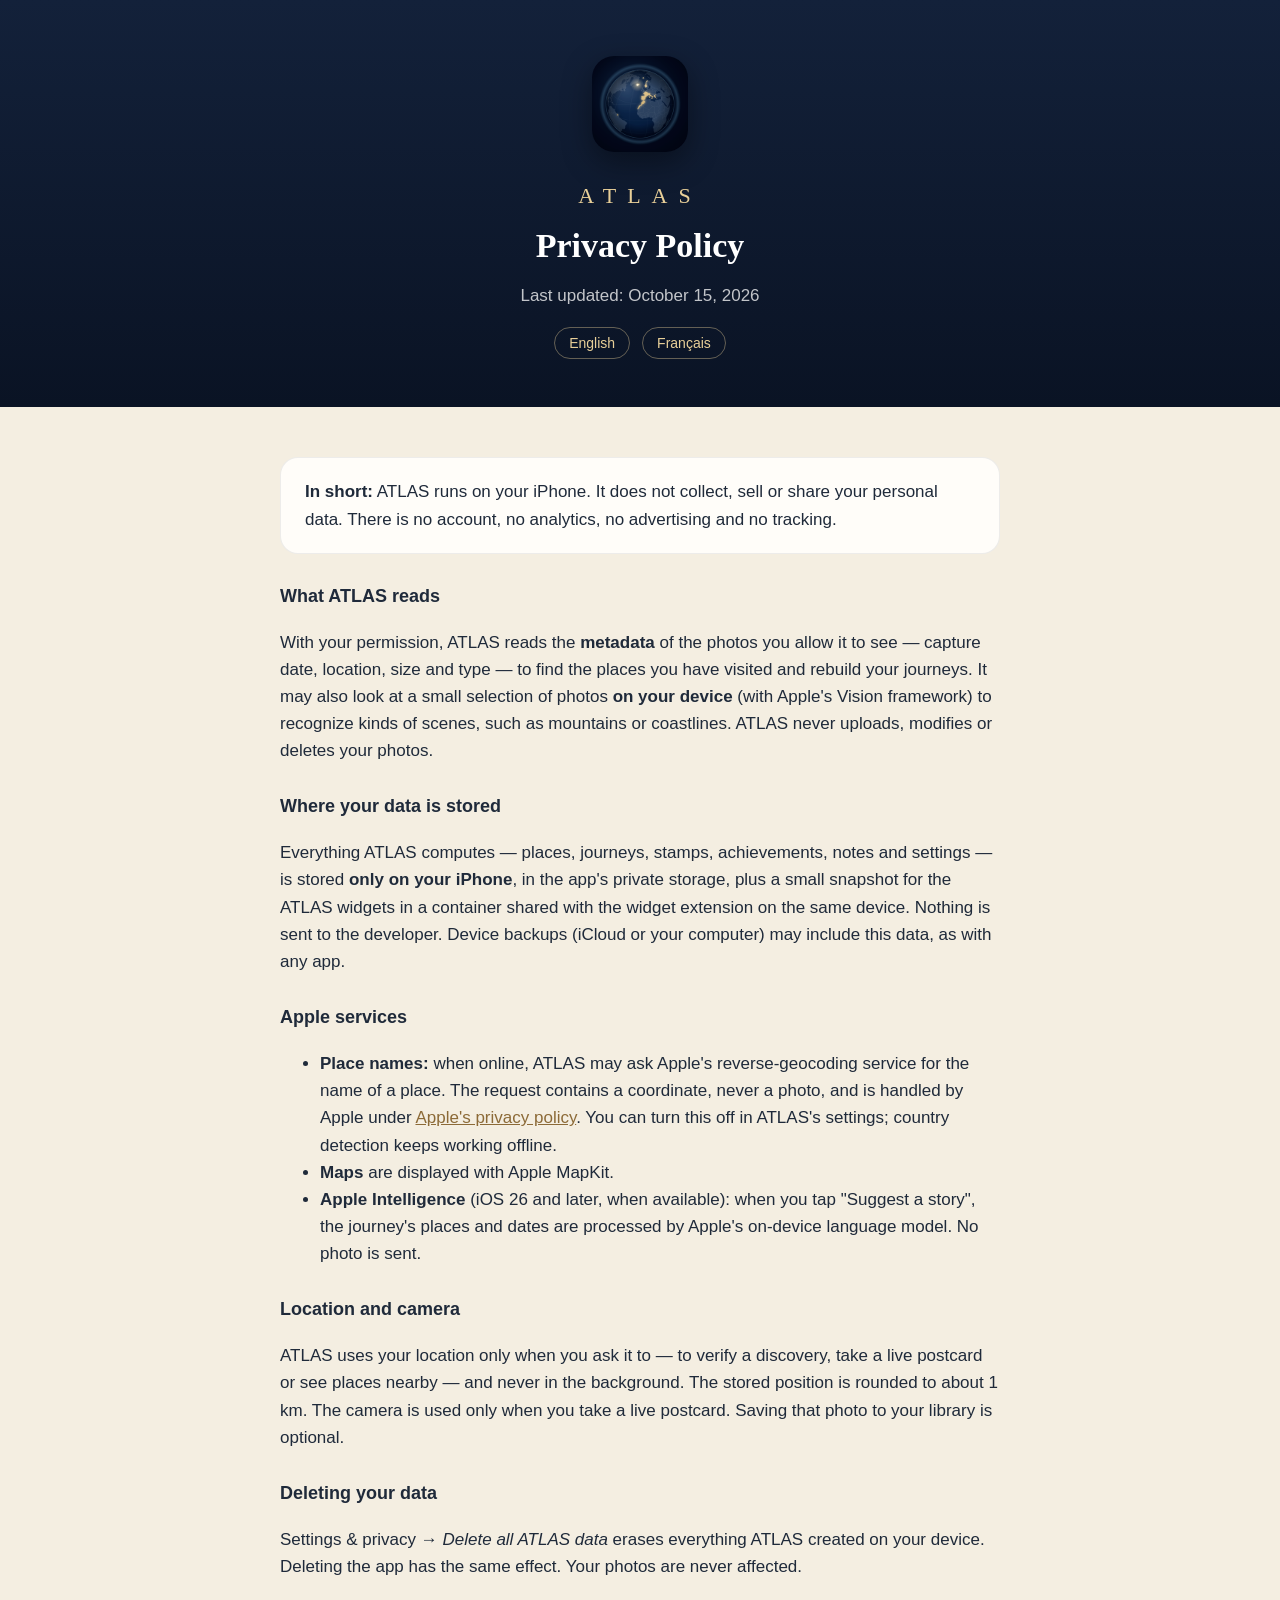
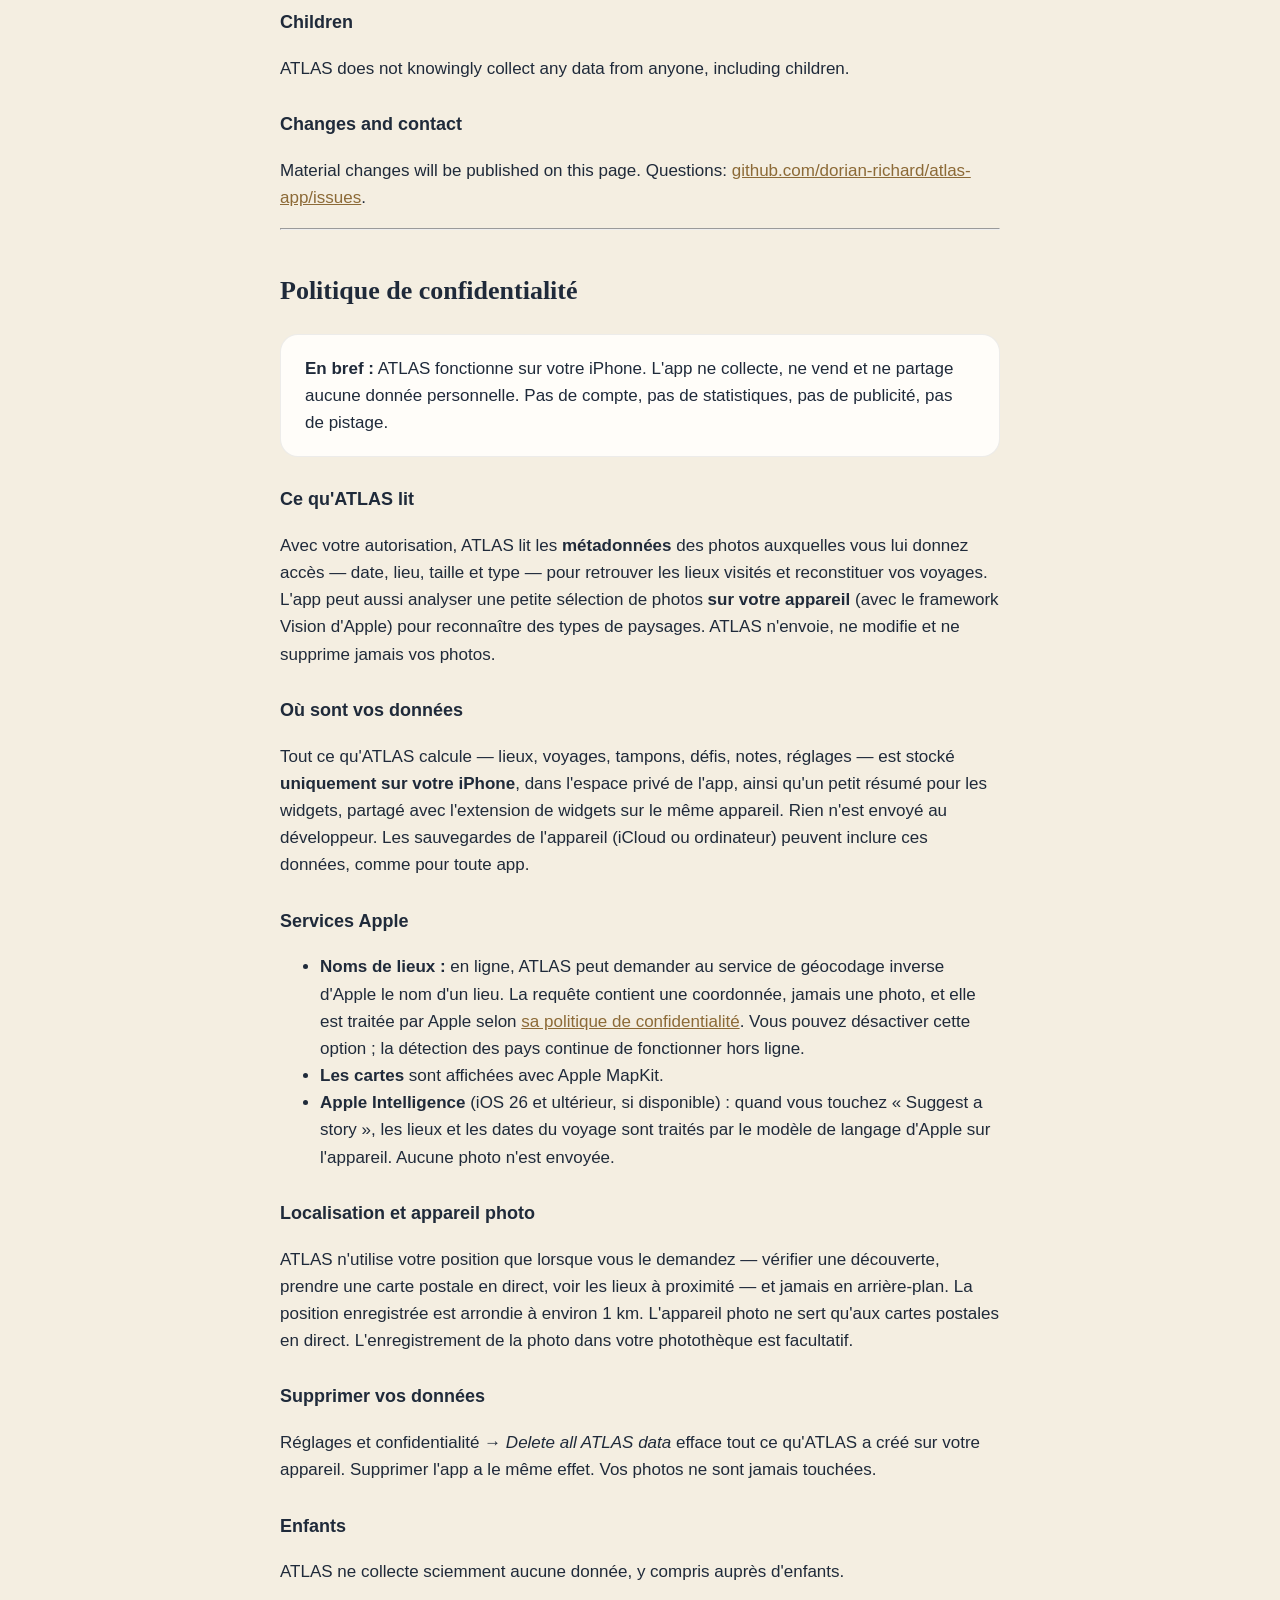
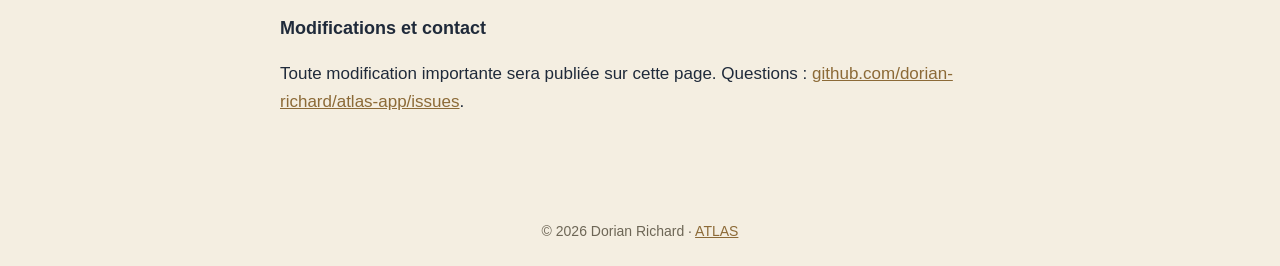
==== privacy.html @ d58b1b3b "ATLAS website: privacy policy and support Co-Authored-By: Claude Opus 5.5 <noreply@anthropic.com>" ====
<!doctype html>
<html lang="en"><head><meta charset="utf-8"><meta name="viewport" content="width=device-width, initial-scale=1">
<title>ATLAS — Privacy Policy</title><link rel="stylesheet" href="style.css"></head>
<body>
<header><img src="icon.png" alt="ATLAS app icon"><div class="brand">ATLAS</div><h1>Privacy Policy</h1><p>Last updated: October 15, 2026</p>
<div class="lang"><a href="#en">English</a><a href="#fr">Français</a></div></header>
<main>
<section id="en">
<div class="card"><strong>In short:</strong> ATLAS runs on your iPhone. It does not collect, sell or share your personal data. There is no account, no analytics, no advertising and no tracking.</div>
<h3>What ATLAS reads</h3>
<p>With your permission, ATLAS reads the <strong>metadata</strong> of the photos you allow it to see — capture date, location, size and type — to find the places you have visited and rebuild your journeys. It may also look at a small selection of photos <strong>on your device</strong> (with Apple's Vision framework) to recognize kinds of scenes, such as mountains or coastlines. ATLAS never uploads, modifies or deletes your photos.</p>
<h3>Where your data is stored</h3>
<p>Everything ATLAS computes — places, journeys, stamps, achievements, notes and settings — is stored <strong>only on your iPhone</strong>, in the app's private storage, plus a small snapshot for the ATLAS widgets in a container shared with the widget extension on the same device. Nothing is sent to the developer. Device backups (iCloud or your computer) may include this data, as with any app.</p>
<h3>Apple services</h3>
<ul>
<li><strong>Place names:</strong> when online, ATLAS may ask Apple's reverse-geocoding service for the name of a place. The request contains a coordinate, never a photo, and is handled by Apple under <a href="https://www.apple.com/legal/privacy/">Apple's privacy policy</a>. You can turn this off in ATLAS's settings; country detection keeps working offline.</li>
<li><strong>Maps</strong> are displayed with Apple MapKit.</li>
<li><strong>Apple Intelligence</strong> (iOS 26 and later, when available): when you tap "Suggest a story", the journey's places and dates are processed by Apple's on-device language model. No photo is sent.</li>
</ul>
<h3>Location and camera</h3>
<p>ATLAS uses your location only when you ask it to — to verify a discovery, take a live postcard or see places nearby — and never in the background. The stored position is rounded to about 1 km. The camera is used only when you take a live postcard. Saving that photo to your library is optional.</p>
<h3>Deleting your data</h3>
<p>Settings &amp; privacy → <em>Delete all ATLAS data</em> erases everything ATLAS created on your device. Deleting the app has the same effect. Your photos are never affected.</p>
<h3>Children</h3>
<p>ATLAS does not knowingly collect any data from anyone, including children.</p>
<h3>Changes and contact</h3>
<p>Material changes will be published on this page. Questions: <a href="https://github.com/dorian-richard/atlas-app/issues">github.com/dorian-richard/atlas-app/issues</a>.</p>
</section>
<hr>
<section id="fr" lang="fr">
<h2>Politique de confidentialité</h2>
<div class="card"><strong>En bref :</strong> ATLAS fonctionne sur votre iPhone. L'app ne collecte, ne vend et ne partage aucune donnée personnelle. Pas de compte, pas de statistiques, pas de publicité, pas de pistage.</div>
<h3>Ce qu'ATLAS lit</h3>
<p>Avec votre autorisation, ATLAS lit les <strong>métadonnées</strong> des photos auxquelles vous lui donnez accès — date, lieu, taille et type — pour retrouver les lieux visités et reconstituer vos voyages. L'app peut aussi analyser une petite sélection de photos <strong>sur votre appareil</strong> (avec le framework Vision d'Apple) pour reconnaître des types de paysages. ATLAS n'envoie, ne modifie et ne supprime jamais vos photos.</p>
<h3>Où sont vos données</h3>
<p>Tout ce qu'ATLAS calcule — lieux, voyages, tampons, défis, notes, réglages — est stocké <strong>uniquement sur votre iPhone</strong>, dans l'espace privé de l'app, ainsi qu'un petit résumé pour les widgets, partagé avec l'extension de widgets sur le même appareil. Rien n'est envoyé au développeur. Les sauvegardes de l'appareil (iCloud ou ordinateur) peuvent inclure ces données, comme pour toute app.</p>
<h3>Services Apple</h3>
<ul>
<li><strong>Noms de lieux :</strong> en ligne, ATLAS peut demander au service de géocodage inverse d'Apple le nom d'un lieu. La requête contient une coordonnée, jamais une photo, et elle est traitée par Apple selon <a href="https://www.apple.com/fr/legal/privacy/">sa politique de confidentialité</a>. Vous pouvez désactiver cette option ; la détection des pays continue de fonctionner hors ligne.</li>
<li><strong>Les cartes</strong> sont affichées avec Apple MapKit.</li>
<li><strong>Apple Intelligence</strong> (iOS 26 et ultérieur, si disponible) : quand vous touchez « Suggest a story », les lieux et les dates du voyage sont traités par le modèle de langage d'Apple sur l'appareil. Aucune photo n'est envoyée.</li>
</ul>
<h3>Localisation et appareil photo</h3>
<p>ATLAS n'utilise votre position que lorsque vous le demandez — vérifier une découverte, prendre une carte postale en direct, voir les lieux à proximité — et jamais en arrière-plan. La position enregistrée est arrondie à environ 1 km. L'appareil photo ne sert qu'aux cartes postales en direct. L'enregistrement de la photo dans votre photothèque est facultatif.</p>
<h3>Supprimer vos données</h3>
<p>Réglages et confidentialité → <em>Delete all ATLAS data</em> efface tout ce qu'ATLAS a créé sur votre appareil. Supprimer l'app a le même effet. Vos photos ne sont jamais touchées.</p>
<h3>Enfants</h3>
<p>ATLAS ne collecte sciemment aucune donnée, y compris auprès d'enfants.</p>
<h3>Modifications et contact</h3>
<p>Toute modification importante sera publiée sur cette page. Questions : <a href="https://github.com/dorian-richard/atlas-app/issues">github.com/dorian-richard/atlas-app/issues</a>.</p>
</section>
</main>
<footer>© 2026 Dorian Richard · <a href="index.html">ATLAS</a></footer>
</body></html>
---- style.css ----
:root { --midnight:#0A1324; --raised:#13213A; --ivory:#F4EEE1; --gold:#E8CF98; --ink:#1F2A3A; --muted:#6D6656; }
* { box-sizing: border-box; }
body { margin: 0; font: 17px/1.6 -apple-system, BlinkMacSystemFont, "Helvetica Neue", sans-serif; background: var(--ivory); color: var(--ink); }
header { background: linear-gradient(var(--raised), var(--midnight)); color: #fff; padding: 56px 20px 48px; text-align: center; }
header img { width: 96px; height: 96px; border-radius: 22px; box-shadow: 0 10px 30px rgba(0,0,0,.4); }
header .brand { font-family: "New York", Georgia, serif; letter-spacing: .5em; color: var(--gold); margin: 18px 0 6px; font-size: 22px; }
header h1 { font-family: "New York", Georgia, serif; font-weight: 600; margin: 0; font-size: 34px; }
header p { opacity: .75; margin: 8px 0 0; }
main { max-width: 760px; margin: 0 auto; padding: 32px 20px 64px; }
h2 { font-family: "New York", Georgia, serif; font-size: 26px; margin-top: 40px; }
h3 { font-size: 18px; margin-top: 28px; }
a { color: #8C6A37; }
.lang { display: flex; gap: 12px; justify-content: center; margin-top: 18px; }
.lang a { color: var(--gold); text-decoration: none; border: 1px solid rgba(232,207,152,.4); border-radius: 99px; padding: 4px 14px; font-size: 14px; }
.card { background: #fffdf9; border: 1px solid rgba(31,42,58,.08); border-radius: 18px; padding: 20px 24px; margin: 18px 0; }
footer { text-align: center; color: var(--muted); font-size: 14px; padding: 24px; }
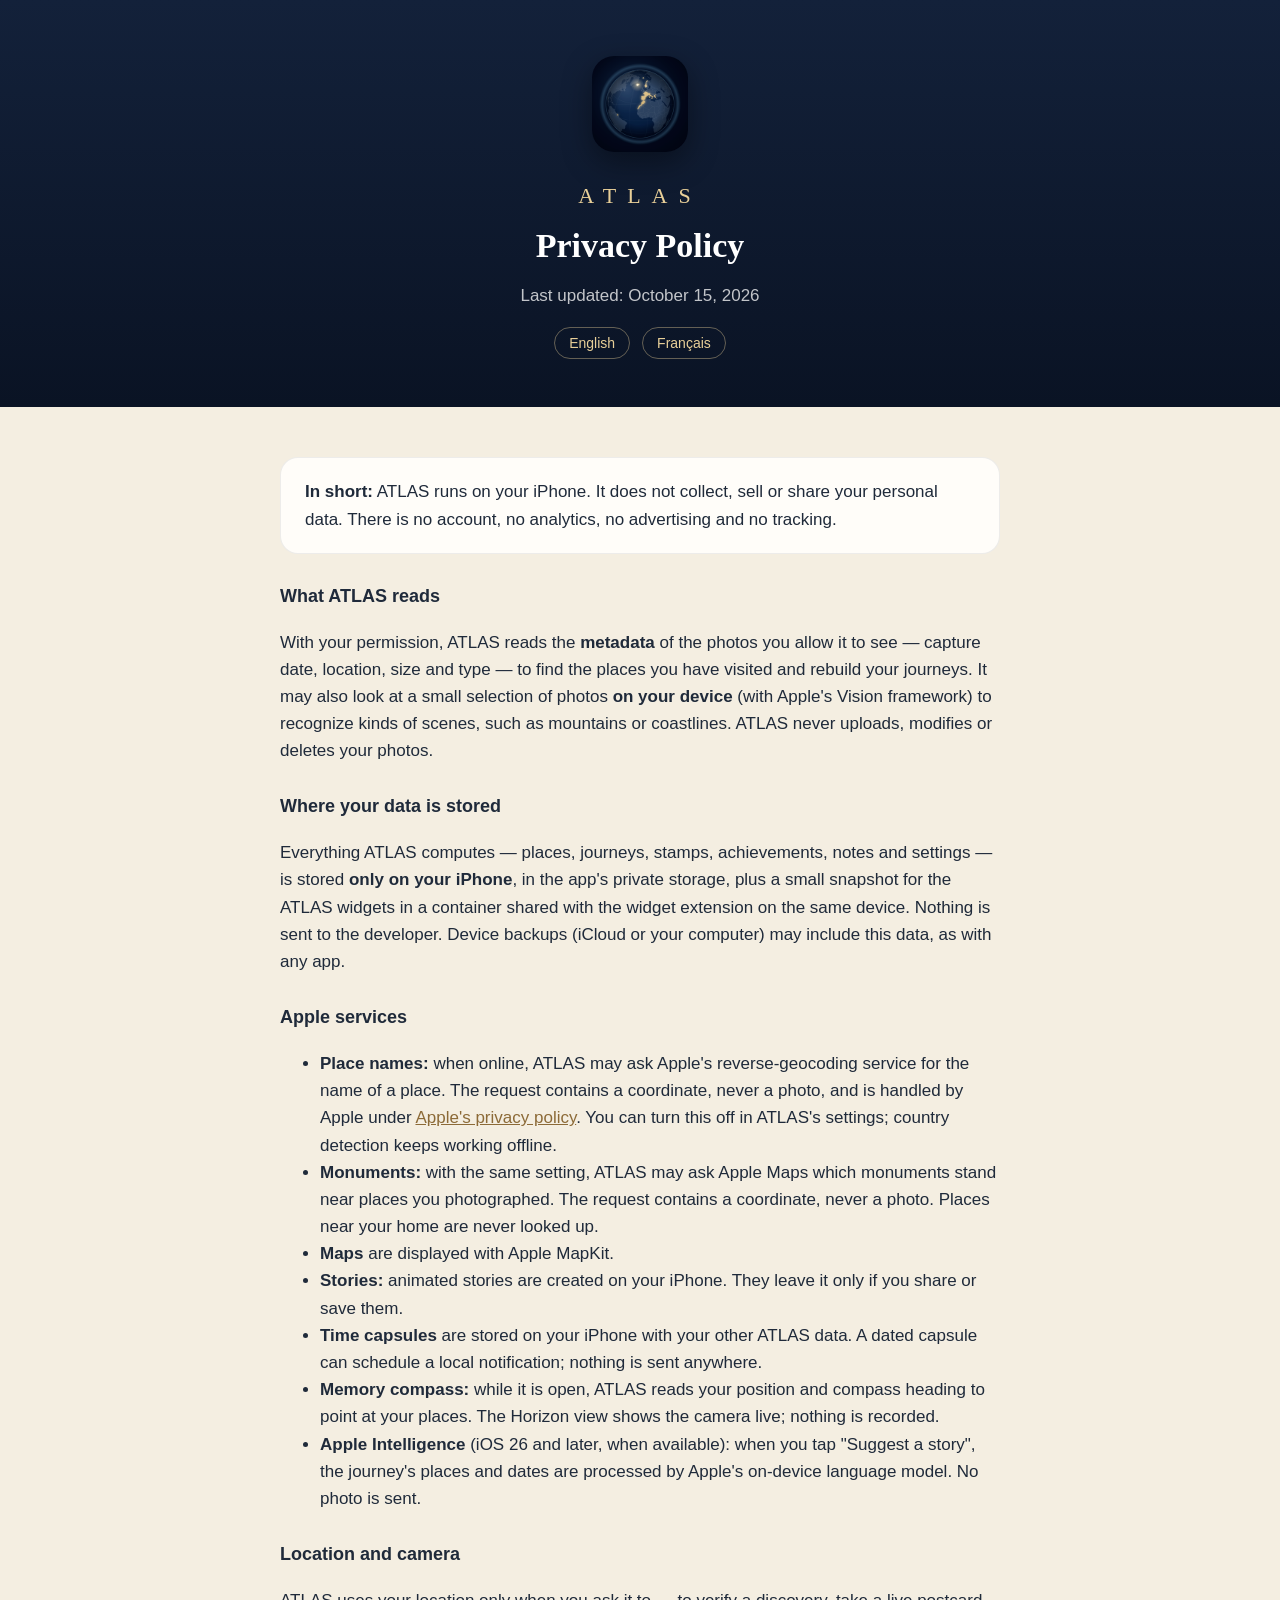
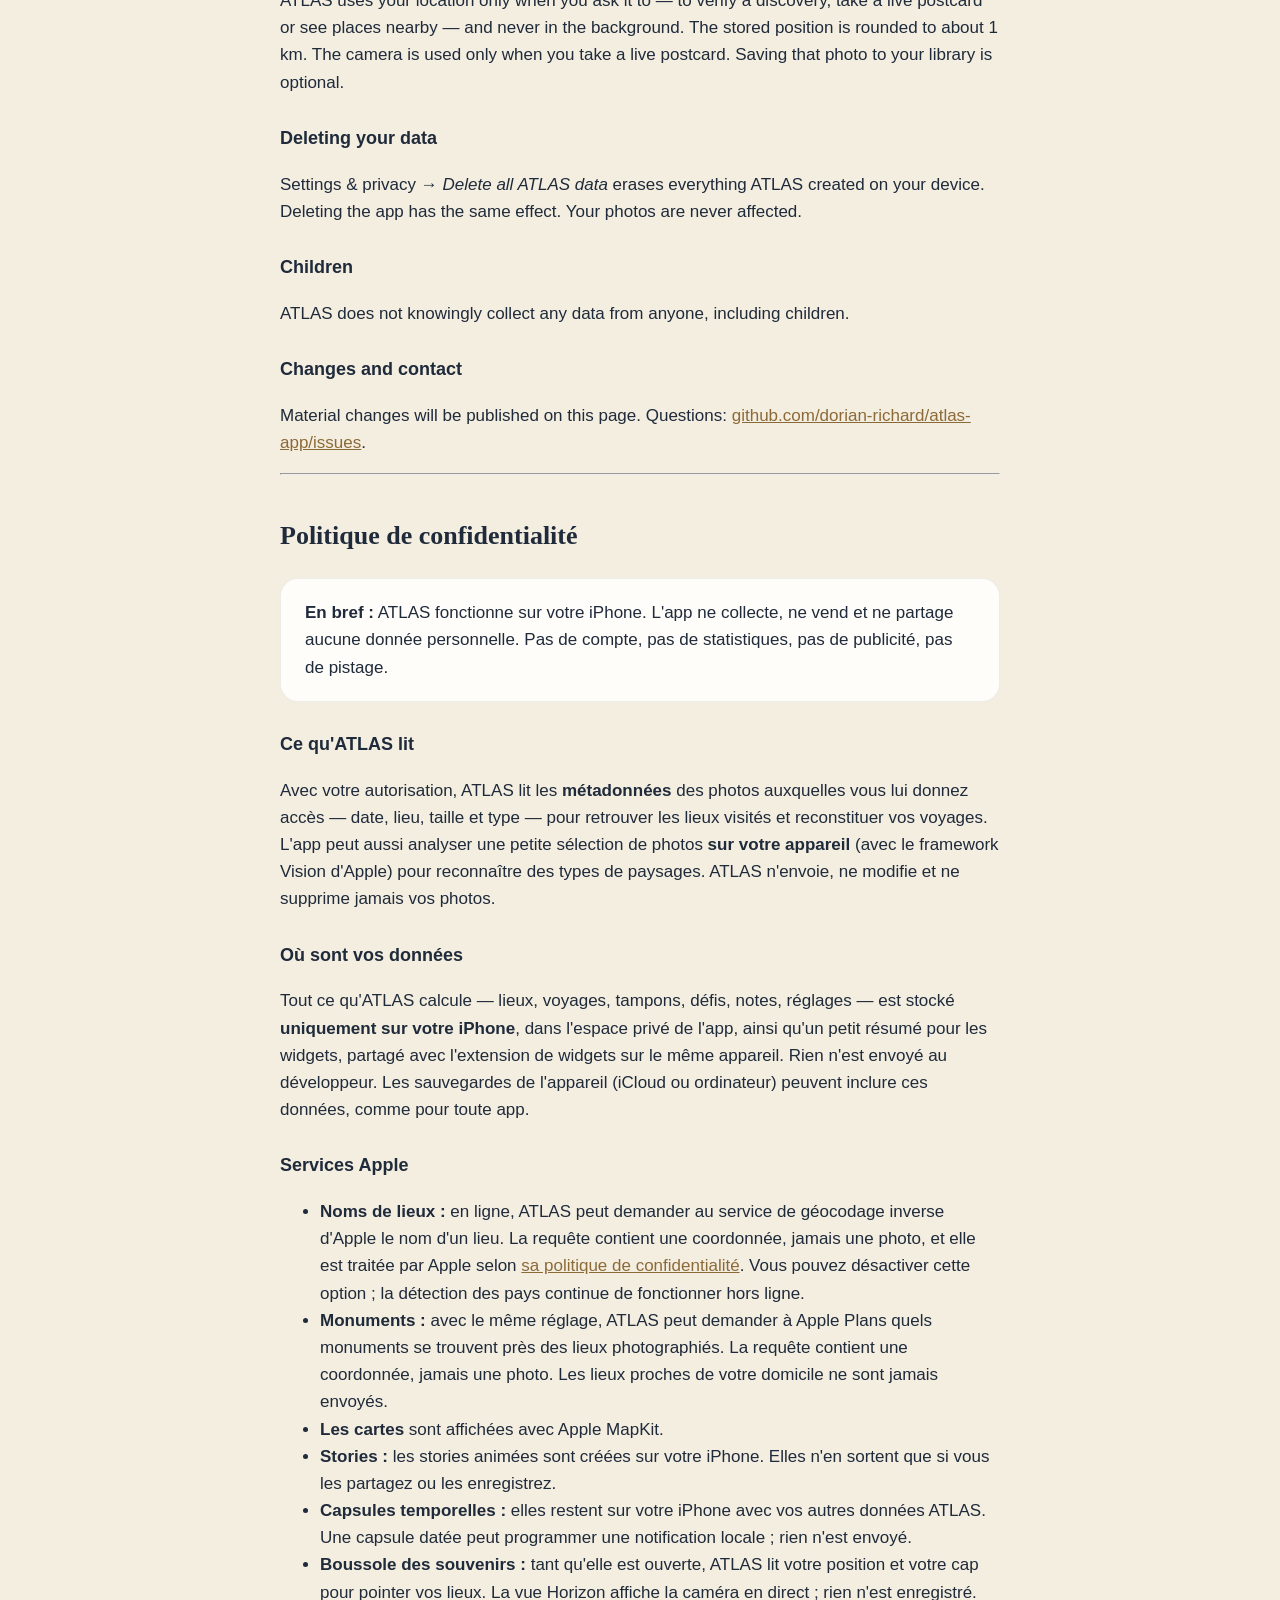
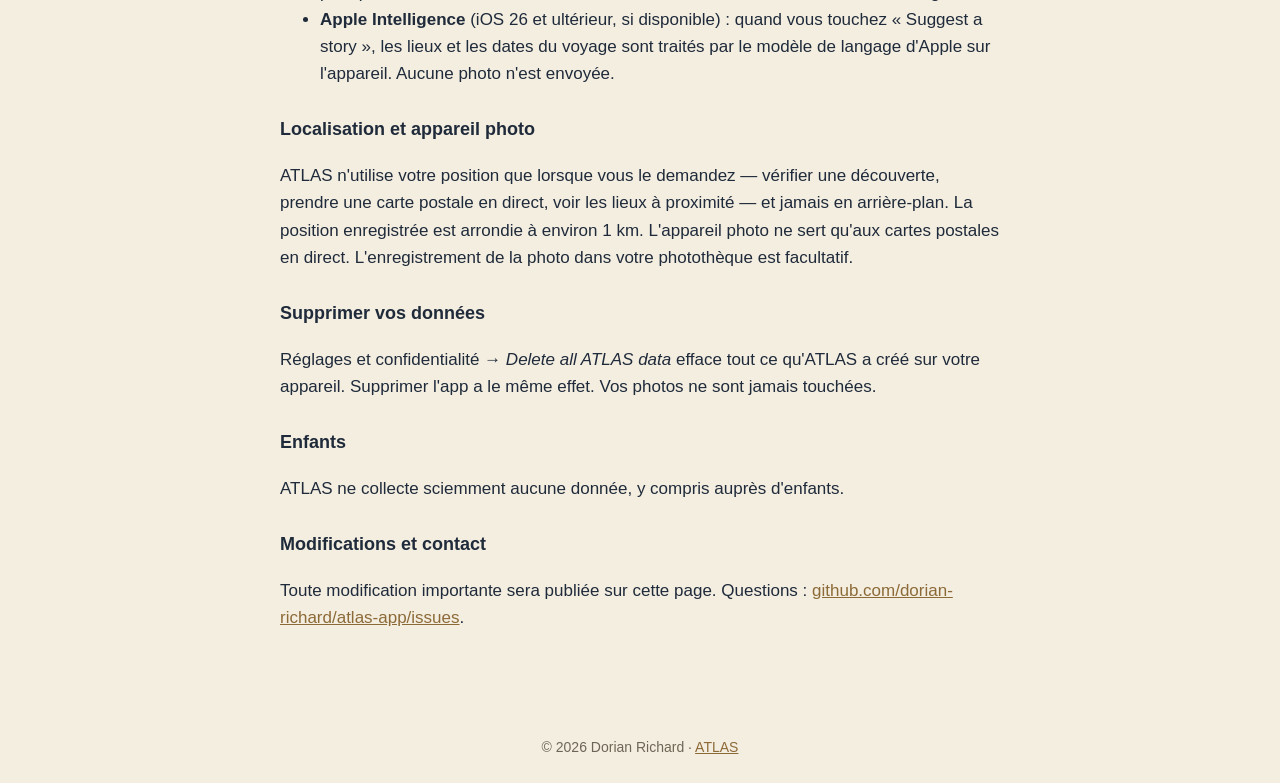
==== commit fe48892e: "Privacy policy: monuments, stories, time capsules and memory compass (ATLAS 1.1) Co-Authored-By: Cla" ====
--- a/privacy.html
+++ b/privacy.html
@@ -14,7 +14,11 @@
 <h3>Apple services</h3>
 <ul>
 <li><strong>Place names:</strong> when online, ATLAS may ask Apple's reverse-geocoding service for the name of a place. The request contains a coordinate, never a photo, and is handled by Apple under <a href="https://www.apple.com/legal/privacy/">Apple's privacy policy</a>. You can turn this off in ATLAS's settings; country detection keeps working offline.</li>
+<li><strong>Monuments:</strong> with the same setting, ATLAS may ask Apple Maps which monuments stand near places you photographed. The request contains a coordinate, never a photo. Places near your home are never looked up.</li>
 <li><strong>Maps</strong> are displayed with Apple MapKit.</li>
+<li><strong>Stories:</strong> animated stories are created on your iPhone. They leave it only if you share or save them.</li>
+<li><strong>Time capsules</strong> are stored on your iPhone with your other ATLAS data. A dated capsule can schedule a local notification; nothing is sent anywhere.</li>
+<li><strong>Memory compass:</strong> while it is open, ATLAS reads your position and compass heading to point at your places. The Horizon view shows the camera live; nothing is recorded.</li>
 <li><strong>Apple Intelligence</strong> (iOS 26 and later, when available): when you tap "Suggest a story", the journey's places and dates are processed by Apple's on-device language model. No photo is sent.</li>
 </ul>
 <h3>Location and camera</h3>
@@ -37,7 +41,11 @@
 <h3>Services Apple</h3>
 <ul>
 <li><strong>Noms de lieux :</strong> en ligne, ATLAS peut demander au service de géocodage inverse d'Apple le nom d'un lieu. La requête contient une coordonnée, jamais une photo, et elle est traitée par Apple selon <a href="https://www.apple.com/fr/legal/privacy/">sa politique de confidentialité</a>. Vous pouvez désactiver cette option ; la détection des pays continue de fonctionner hors ligne.</li>
+<li><strong>Monuments :</strong> avec le même réglage, ATLAS peut demander à Apple Plans quels monuments se trouvent près des lieux photographiés. La requête contient une coordonnée, jamais une photo. Les lieux proches de votre domicile ne sont jamais envoyés.</li>
 <li><strong>Les cartes</strong> sont affichées avec Apple MapKit.</li>
+<li><strong>Stories :</strong> les stories animées sont créées sur votre iPhone. Elles n'en sortent que si vous les partagez ou les enregistrez.</li>
+<li><strong>Capsules temporelles :</strong> elles restent sur votre iPhone avec vos autres données ATLAS. Une capsule datée peut programmer une notification locale ; rien n'est envoyé.</li>
+<li><strong>Boussole des souvenirs :</strong> tant qu'elle est ouverte, ATLAS lit votre position et votre cap pour pointer vos lieux. La vue Horizon affiche la caméra en direct ; rien n'est enregistré.</li>
 <li><strong>Apple Intelligence</strong> (iOS 26 et ultérieur, si disponible) : quand vous touchez « Suggest a story », les lieux et les dates du voyage sont traités par le modèle de langage d'Apple sur l'appareil. Aucune photo n'est envoyée.</li>
 </ul>
 <h3>Localisation et appareil photo</h3>
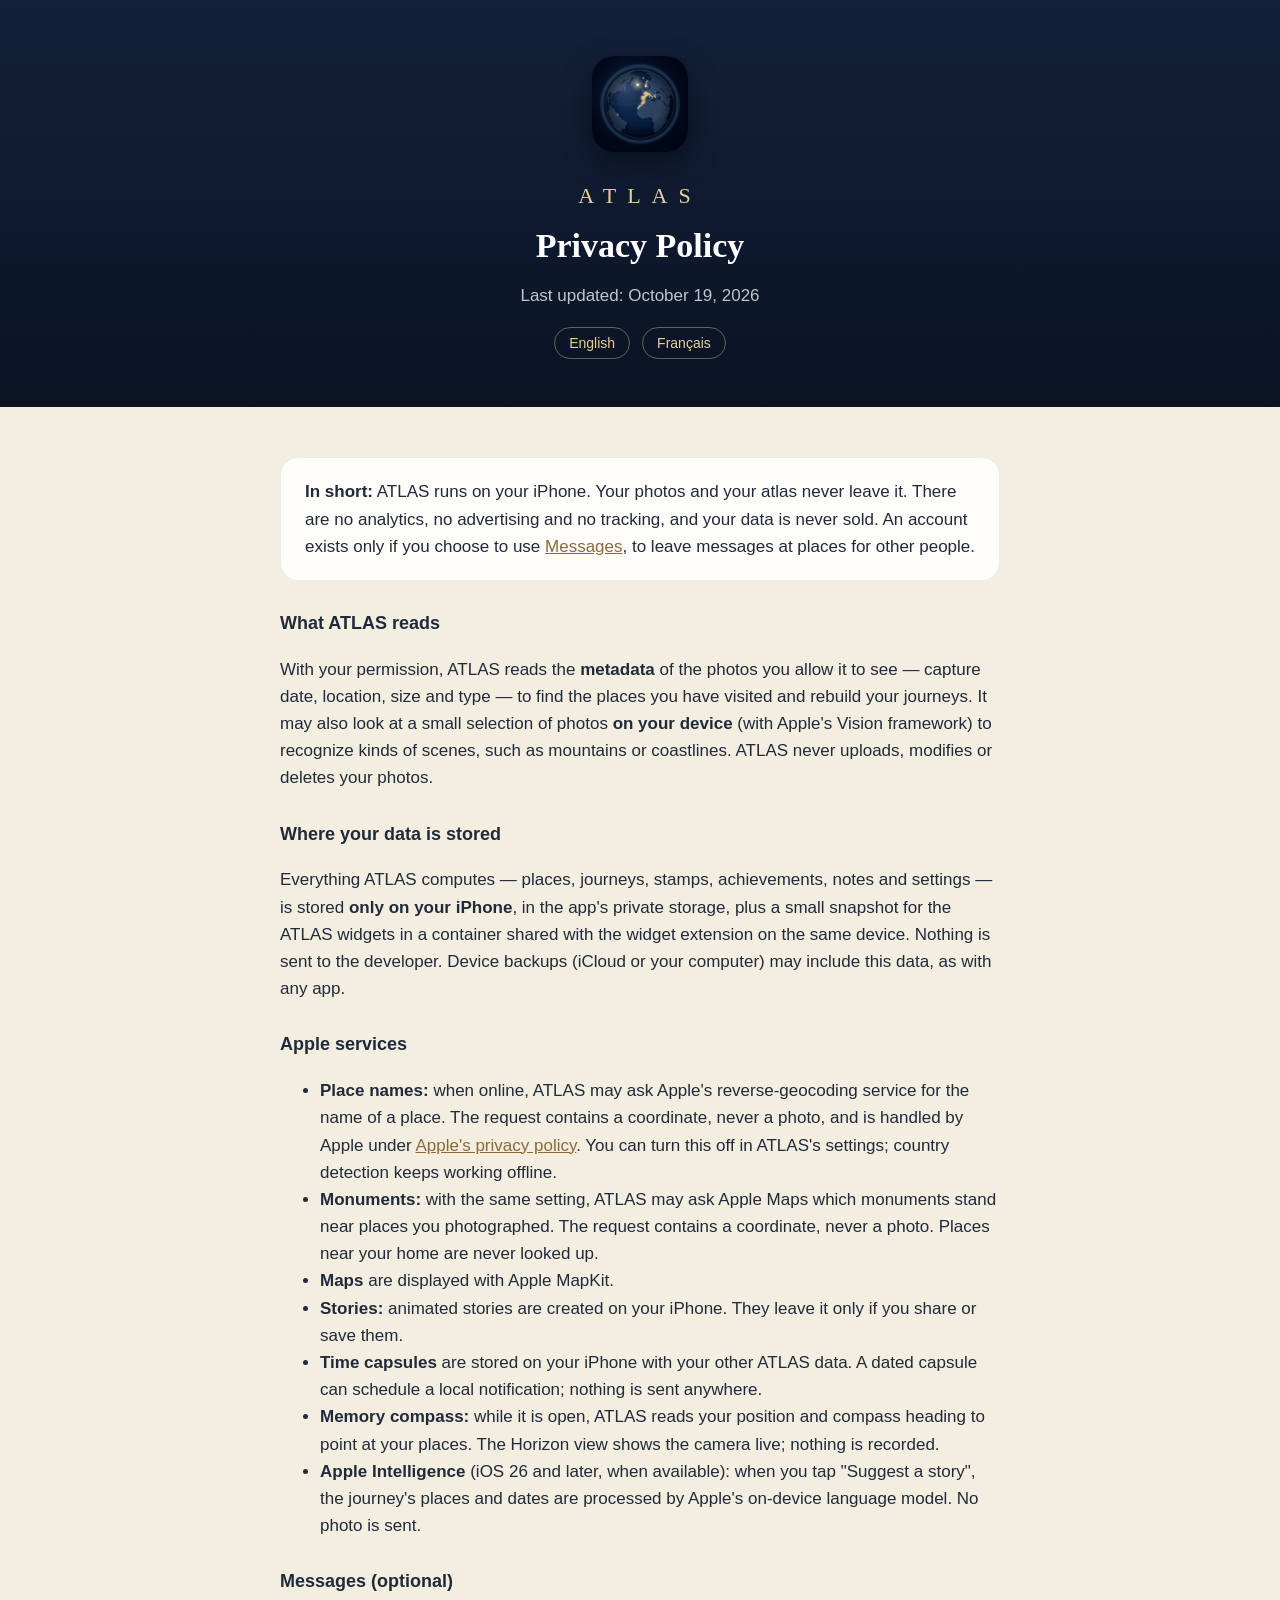
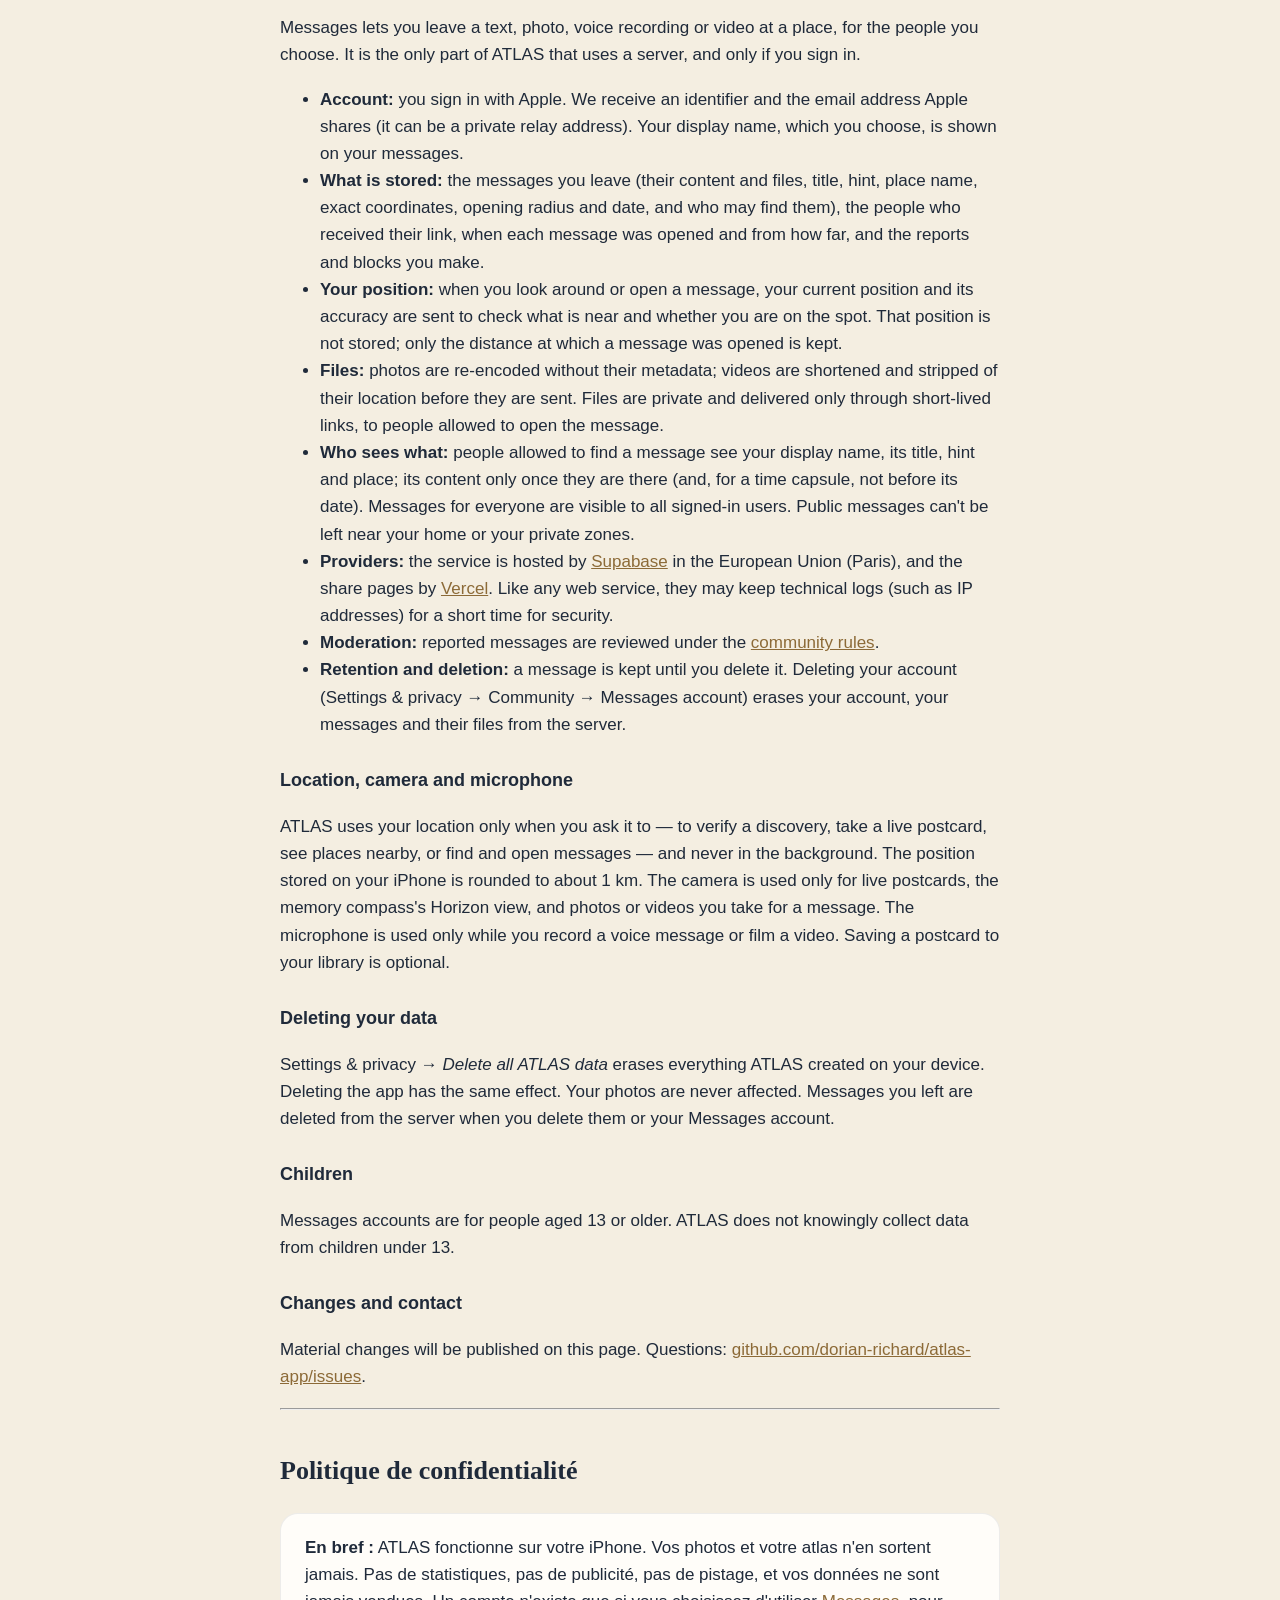
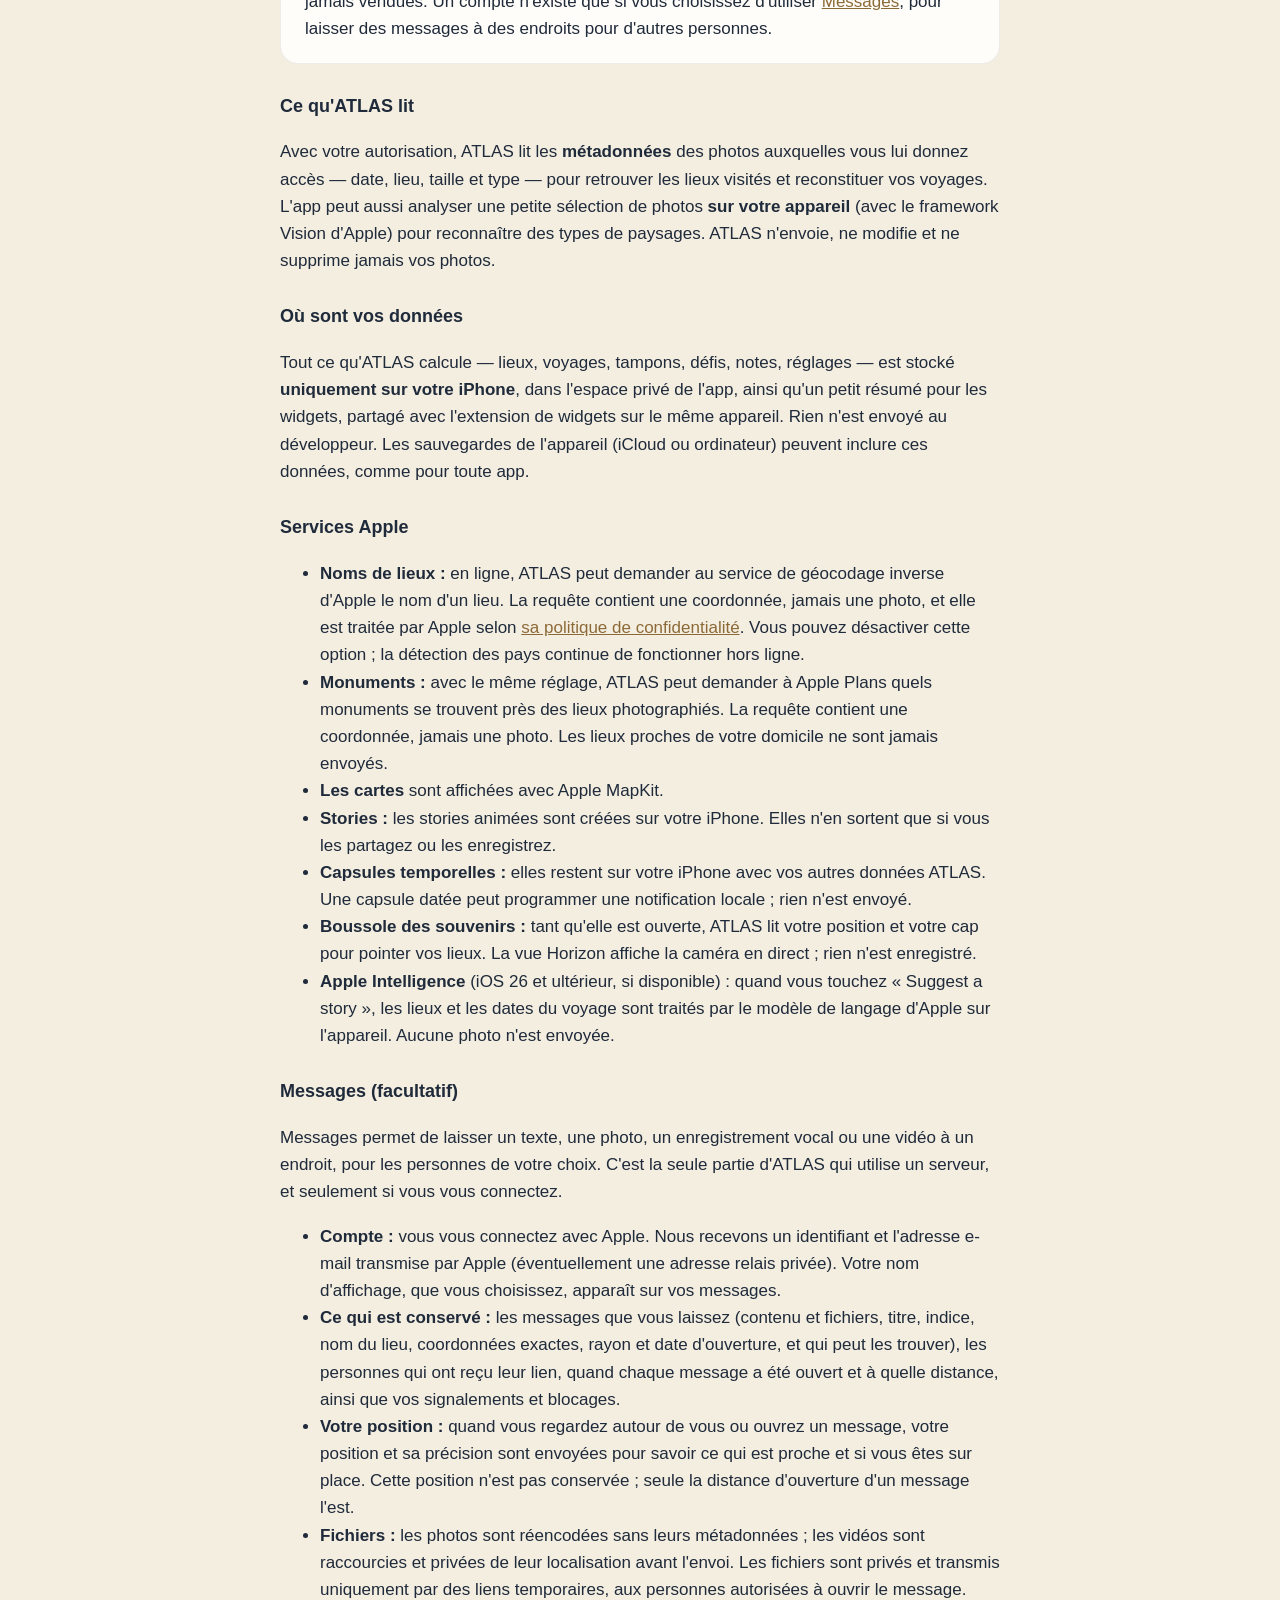
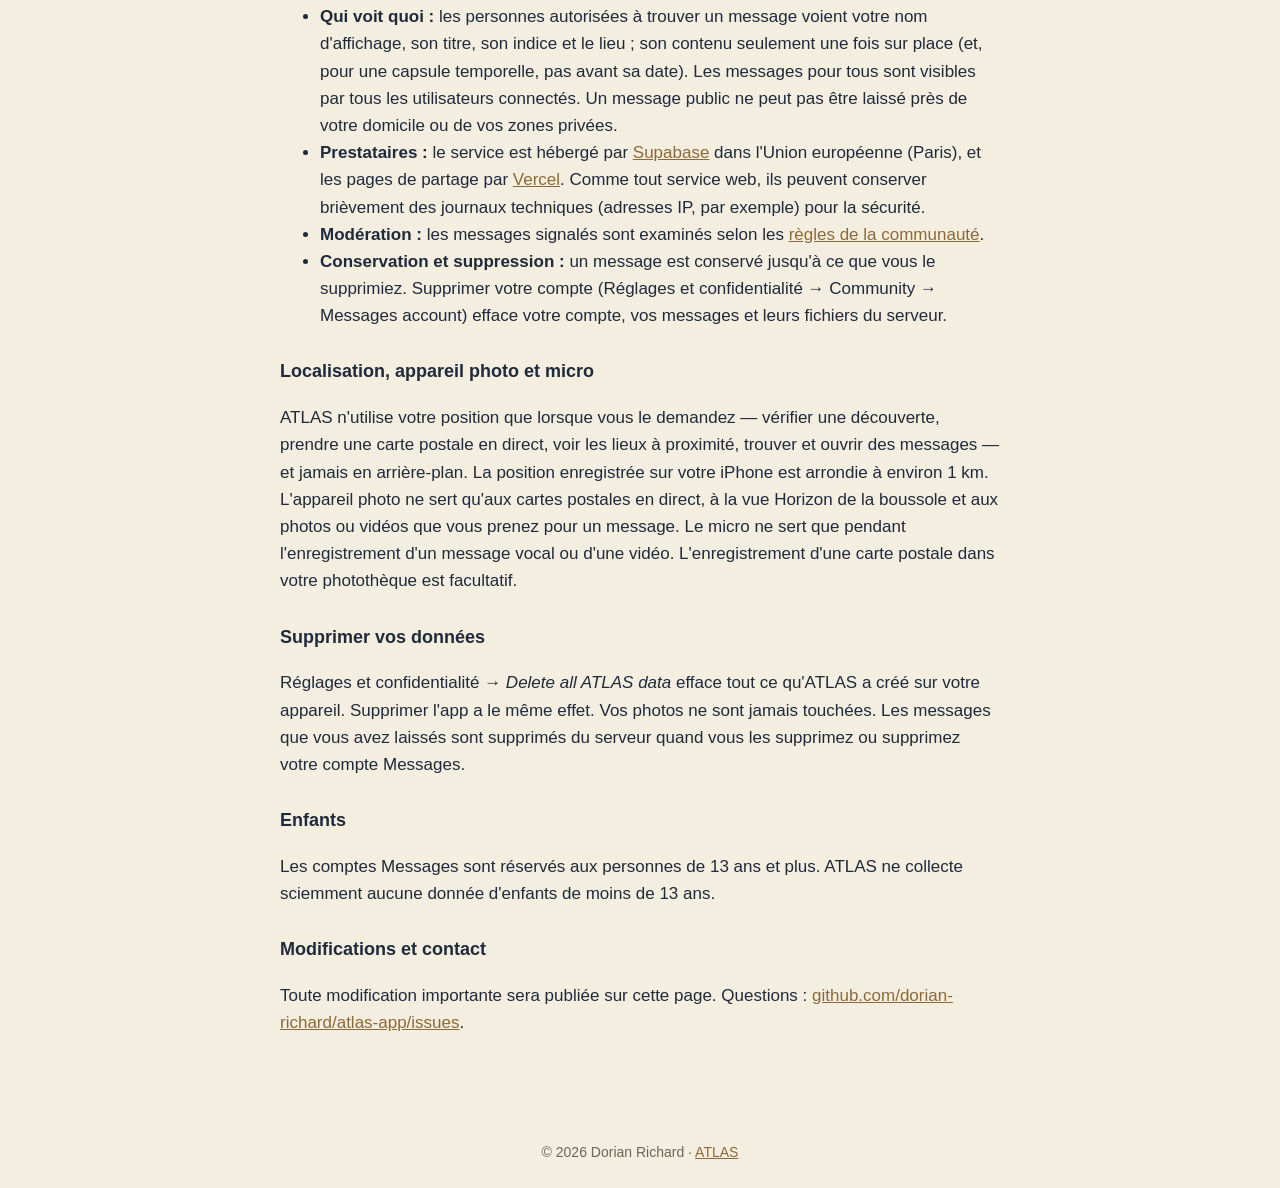
==== commit 8f26edc0: "Privacy policy: optional Messages (community) for ATLAS 1.2 Co-Authored-By: Claude Opus 5.5 <noreply" ====
--- a/privacy.html
+++ b/privacy.html
@@ -2,11 +2,11 @@
 <html lang="en"><head><meta charset="utf-8"><meta name="viewport" content="width=device-width, initial-scale=1">
 <title>ATLAS — Privacy Policy</title><link rel="stylesheet" href="style.css"></head>
 <body>
-<header><img src="icon.png" alt="ATLAS app icon"><div class="brand">ATLAS</div><h1>Privacy Policy</h1><p>Last updated: October 15, 2026</p>
+<header><img src="icon.png" alt="ATLAS app icon"><div class="brand">ATLAS</div><h1>Privacy Policy</h1><p>Last updated: October 19, 2026</p>
 <div class="lang"><a href="#en">English</a><a href="#fr">Français</a></div></header>
 <main>
 <section id="en">
-<div class="card"><strong>In short:</strong> ATLAS runs on your iPhone. It does not collect, sell or share your personal data. There is no account, no analytics, no advertising and no tracking.</div>
+<div class="card"><strong>In short:</strong> ATLAS runs on your iPhone. Your photos and your atlas never leave it. There are no analytics, no advertising and no tracking, and your data is never sold. An account exists only if you choose to use <a href="#messages">Messages</a>, to leave messages at places for other people.</div>
 <h3>What ATLAS reads</h3>
 <p>With your permission, ATLAS reads the <strong>metadata</strong> of the photos you allow it to see — capture date, location, size and type — to find the places you have visited and rebuild your journeys. It may also look at a small selection of photos <strong>on your device</strong> (with Apple's Vision framework) to recognize kinds of scenes, such as mountains or coastlines. ATLAS never uploads, modifies or deletes your photos.</p>
 <h3>Where your data is stored</h3>
@@ -21,19 +21,31 @@
 <li><strong>Memory compass:</strong> while it is open, ATLAS reads your position and compass heading to point at your places. The Horizon view shows the camera live; nothing is recorded.</li>
 <li><strong>Apple Intelligence</strong> (iOS 26 and later, when available): when you tap "Suggest a story", the journey's places and dates are processed by Apple's on-device language model. No photo is sent.</li>
 </ul>
-<h3>Location and camera</h3>
-<p>ATLAS uses your location only when you ask it to — to verify a discovery, take a live postcard or see places nearby — and never in the background. The stored position is rounded to about 1 km. The camera is used only when you take a live postcard. Saving that photo to your library is optional.</p>
+<h3 id="messages">Messages (optional)</h3>
+<p>Messages lets you leave a text, photo, voice recording or video at a place, for the people you choose. It is the only part of ATLAS that uses a server, and only if you sign in.</p>
+<ul>
+<li><strong>Account:</strong> you sign in with Apple. We receive an identifier and the email address Apple shares (it can be a private relay address). Your display name, which you choose, is shown on your messages.</li>
+<li><strong>What is stored:</strong> the messages you leave (their content and files, title, hint, place name, exact coordinates, opening radius and date, and who may find them), the people who received their link, when each message was opened and from how far, and the reports and blocks you make.</li>
+<li><strong>Your position:</strong> when you look around or open a message, your current position and its accuracy are sent to check what is near and whether you are on the spot. That position is not stored; only the distance at which a message was opened is kept.</li>
+<li><strong>Files:</strong> photos are re-encoded without their metadata; videos are shortened and stripped of their location before they are sent. Files are private and delivered only through short-lived links, to people allowed to open the message.</li>
+<li><strong>Who sees what:</strong> people allowed to find a message see your display name, its title, hint and place; its content only once they are there (and, for a time capsule, not before its date). Messages for everyone are visible to all signed-in users. Public messages can't be left near your home or your private zones.</li>
+<li><strong>Providers:</strong> the service is hosted by <a href="https://supabase.com/privacy">Supabase</a> in the European Union (Paris), and the share pages by <a href="https://vercel.com/legal/privacy-policy">Vercel</a>. Like any web service, they may keep technical logs (such as IP addresses) for a short time for security.</li>
+<li><strong>Moderation:</strong> reported messages are reviewed under the <a href="https://atlas-drops.vercel.app/terms">community rules</a>.</li>
+<li><strong>Retention and deletion:</strong> a message is kept until you delete it. Deleting your account (Settings &amp; privacy → Community → Messages account) erases your account, your messages and their files from the server.</li>
+</ul>
+<h3>Location, camera and microphone</h3>
+<p>ATLAS uses your location only when you ask it to — to verify a discovery, take a live postcard, see places nearby, or find and open messages — and never in the background. The position stored on your iPhone is rounded to about 1 km. The camera is used only for live postcards, the memory compass's Horizon view, and photos or videos you take for a message. The microphone is used only while you record a voice message or film a video. Saving a postcard to your library is optional.</p>
 <h3>Deleting your data</h3>
-<p>Settings &amp; privacy → <em>Delete all ATLAS data</em> erases everything ATLAS created on your device. Deleting the app has the same effect. Your photos are never affected.</p>
+<p>Settings &amp; privacy → <em>Delete all ATLAS data</em> erases everything ATLAS created on your device. Deleting the app has the same effect. Your photos are never affected. Messages you left are deleted from the server when you delete them or your Messages account.</p>
 <h3>Children</h3>
-<p>ATLAS does not knowingly collect any data from anyone, including children.</p>
+<p>Messages accounts are for people aged 13 or older. ATLAS does not knowingly collect data from children under 13.</p>
 <h3>Changes and contact</h3>
 <p>Material changes will be published on this page. Questions: <a href="https://github.com/dorian-richard/atlas-app/issues">github.com/dorian-richard/atlas-app/issues</a>.</p>
 </section>
 <hr>
 <section id="fr" lang="fr">
 <h2>Politique de confidentialité</h2>
-<div class="card"><strong>En bref :</strong> ATLAS fonctionne sur votre iPhone. L'app ne collecte, ne vend et ne partage aucune donnée personnelle. Pas de compte, pas de statistiques, pas de publicité, pas de pistage.</div>
+<div class="card"><strong>En bref :</strong> ATLAS fonctionne sur votre iPhone. Vos photos et votre atlas n'en sortent jamais. Pas de statistiques, pas de publicité, pas de pistage, et vos données ne sont jamais vendues. Un compte n'existe que si vous choisissez d'utiliser <a href="#messages-fr">Messages</a>, pour laisser des messages à des endroits pour d'autres personnes.</div>
 <h3>Ce qu'ATLAS lit</h3>
 <p>Avec votre autorisation, ATLAS lit les <strong>métadonnées</strong> des photos auxquelles vous lui donnez accès — date, lieu, taille et type — pour retrouver les lieux visités et reconstituer vos voyages. L'app peut aussi analyser une petite sélection de photos <strong>sur votre appareil</strong> (avec le framework Vision d'Apple) pour reconnaître des types de paysages. ATLAS n'envoie, ne modifie et ne supprime jamais vos photos.</p>
 <h3>Où sont vos données</h3>
@@ -48,12 +60,24 @@
 <li><strong>Boussole des souvenirs :</strong> tant qu'elle est ouverte, ATLAS lit votre position et votre cap pour pointer vos lieux. La vue Horizon affiche la caméra en direct ; rien n'est enregistré.</li>
 <li><strong>Apple Intelligence</strong> (iOS 26 et ultérieur, si disponible) : quand vous touchez « Suggest a story », les lieux et les dates du voyage sont traités par le modèle de langage d'Apple sur l'appareil. Aucune photo n'est envoyée.</li>
 </ul>
-<h3>Localisation et appareil photo</h3>
-<p>ATLAS n'utilise votre position que lorsque vous le demandez — vérifier une découverte, prendre une carte postale en direct, voir les lieux à proximité — et jamais en arrière-plan. La position enregistrée est arrondie à environ 1 km. L'appareil photo ne sert qu'aux cartes postales en direct. L'enregistrement de la photo dans votre photothèque est facultatif.</p>
+<h3 id="messages-fr">Messages (facultatif)</h3>
+<p>Messages permet de laisser un texte, une photo, un enregistrement vocal ou une vidéo à un endroit, pour les personnes de votre choix. C'est la seule partie d'ATLAS qui utilise un serveur, et seulement si vous vous connectez.</p>
+<ul>
+<li><strong>Compte :</strong> vous vous connectez avec Apple. Nous recevons un identifiant et l'adresse e-mail transmise par Apple (éventuellement une adresse relais privée). Votre nom d'affichage, que vous choisissez, apparaît sur vos messages.</li>
+<li><strong>Ce qui est conservé :</strong> les messages que vous laissez (contenu et fichiers, titre, indice, nom du lieu, coordonnées exactes, rayon et date d'ouverture, et qui peut les trouver), les personnes qui ont reçu leur lien, quand chaque message a été ouvert et à quelle distance, ainsi que vos signalements et blocages.</li>
+<li><strong>Votre position :</strong> quand vous regardez autour de vous ou ouvrez un message, votre position et sa précision sont envoyées pour savoir ce qui est proche et si vous êtes sur place. Cette position n'est pas conservée ; seule la distance d'ouverture d'un message l'est.</li>
+<li><strong>Fichiers :</strong> les photos sont réencodées sans leurs métadonnées ; les vidéos sont raccourcies et privées de leur localisation avant l'envoi. Les fichiers sont privés et transmis uniquement par des liens temporaires, aux personnes autorisées à ouvrir le message.</li>
+<li><strong>Qui voit quoi :</strong> les personnes autorisées à trouver un message voient votre nom d'affichage, son titre, son indice et le lieu ; son contenu seulement une fois sur place (et, pour une capsule temporelle, pas avant sa date). Les messages pour tous sont visibles par tous les utilisateurs connectés. Un message public ne peut pas être laissé près de votre domicile ou de vos zones privées.</li>
+<li><strong>Prestataires :</strong> le service est hébergé par <a href="https://supabase.com/privacy">Supabase</a> dans l'Union européenne (Paris), et les pages de partage par <a href="https://vercel.com/legal/privacy-policy">Vercel</a>. Comme tout service web, ils peuvent conserver brièvement des journaux techniques (adresses IP, par exemple) pour la sécurité.</li>
+<li><strong>Modération :</strong> les messages signalés sont examinés selon les <a href="https://atlas-drops.vercel.app/terms#fr">règles de la communauté</a>.</li>
+<li><strong>Conservation et suppression :</strong> un message est conservé jusqu'à ce que vous le supprimiez. Supprimer votre compte (Réglages et confidentialité → Community → Messages account) efface votre compte, vos messages et leurs fichiers du serveur.</li>
+</ul>
+<h3>Localisation, appareil photo et micro</h3>
+<p>ATLAS n'utilise votre position que lorsque vous le demandez — vérifier une découverte, prendre une carte postale en direct, voir les lieux à proximité, trouver et ouvrir des messages — et jamais en arrière-plan. La position enregistrée sur votre iPhone est arrondie à environ 1 km. L'appareil photo ne sert qu'aux cartes postales en direct, à la vue Horizon de la boussole et aux photos ou vidéos que vous prenez pour un message. Le micro ne sert que pendant l'enregistrement d'un message vocal ou d'une vidéo. L'enregistrement d'une carte postale dans votre photothèque est facultatif.</p>
 <h3>Supprimer vos données</h3>
-<p>Réglages et confidentialité → <em>Delete all ATLAS data</em> efface tout ce qu'ATLAS a créé sur votre appareil. Supprimer l'app a le même effet. Vos photos ne sont jamais touchées.</p>
+<p>Réglages et confidentialité → <em>Delete all ATLAS data</em> efface tout ce qu'ATLAS a créé sur votre appareil. Supprimer l'app a le même effet. Vos photos ne sont jamais touchées. Les messages que vous avez laissés sont supprimés du serveur quand vous les supprimez ou supprimez votre compte Messages.</p>
 <h3>Enfants</h3>
-<p>ATLAS ne collecte sciemment aucune donnée, y compris auprès d'enfants.</p>
+<p>Les comptes Messages sont réservés aux personnes de 13 ans et plus. ATLAS ne collecte sciemment aucune donnée d'enfants de moins de 13 ans.</p>
 <h3>Modifications et contact</h3>
 <p>Toute modification importante sera publiée sur cette page. Questions : <a href="https://github.com/dorian-richard/atlas-app/issues">github.com/dorian-richard/atlas-app/issues</a>.</p>
 </section>
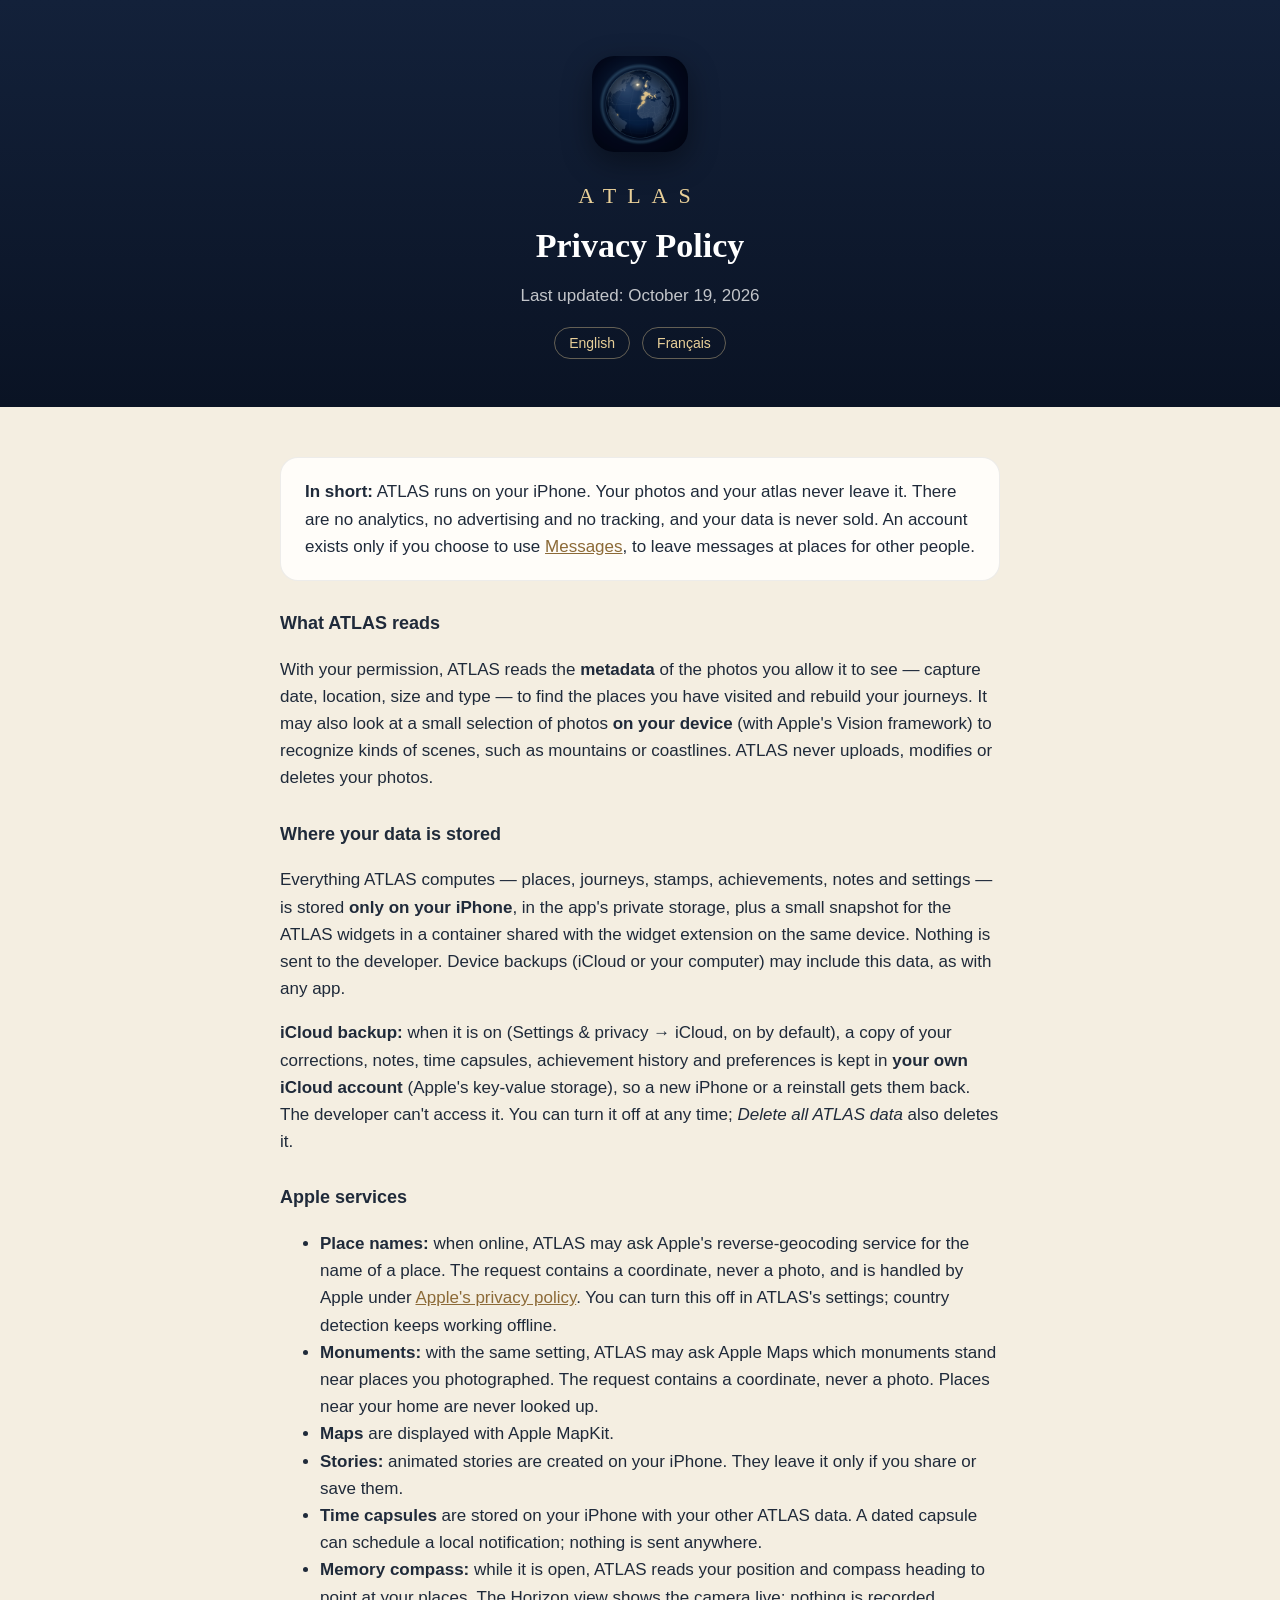
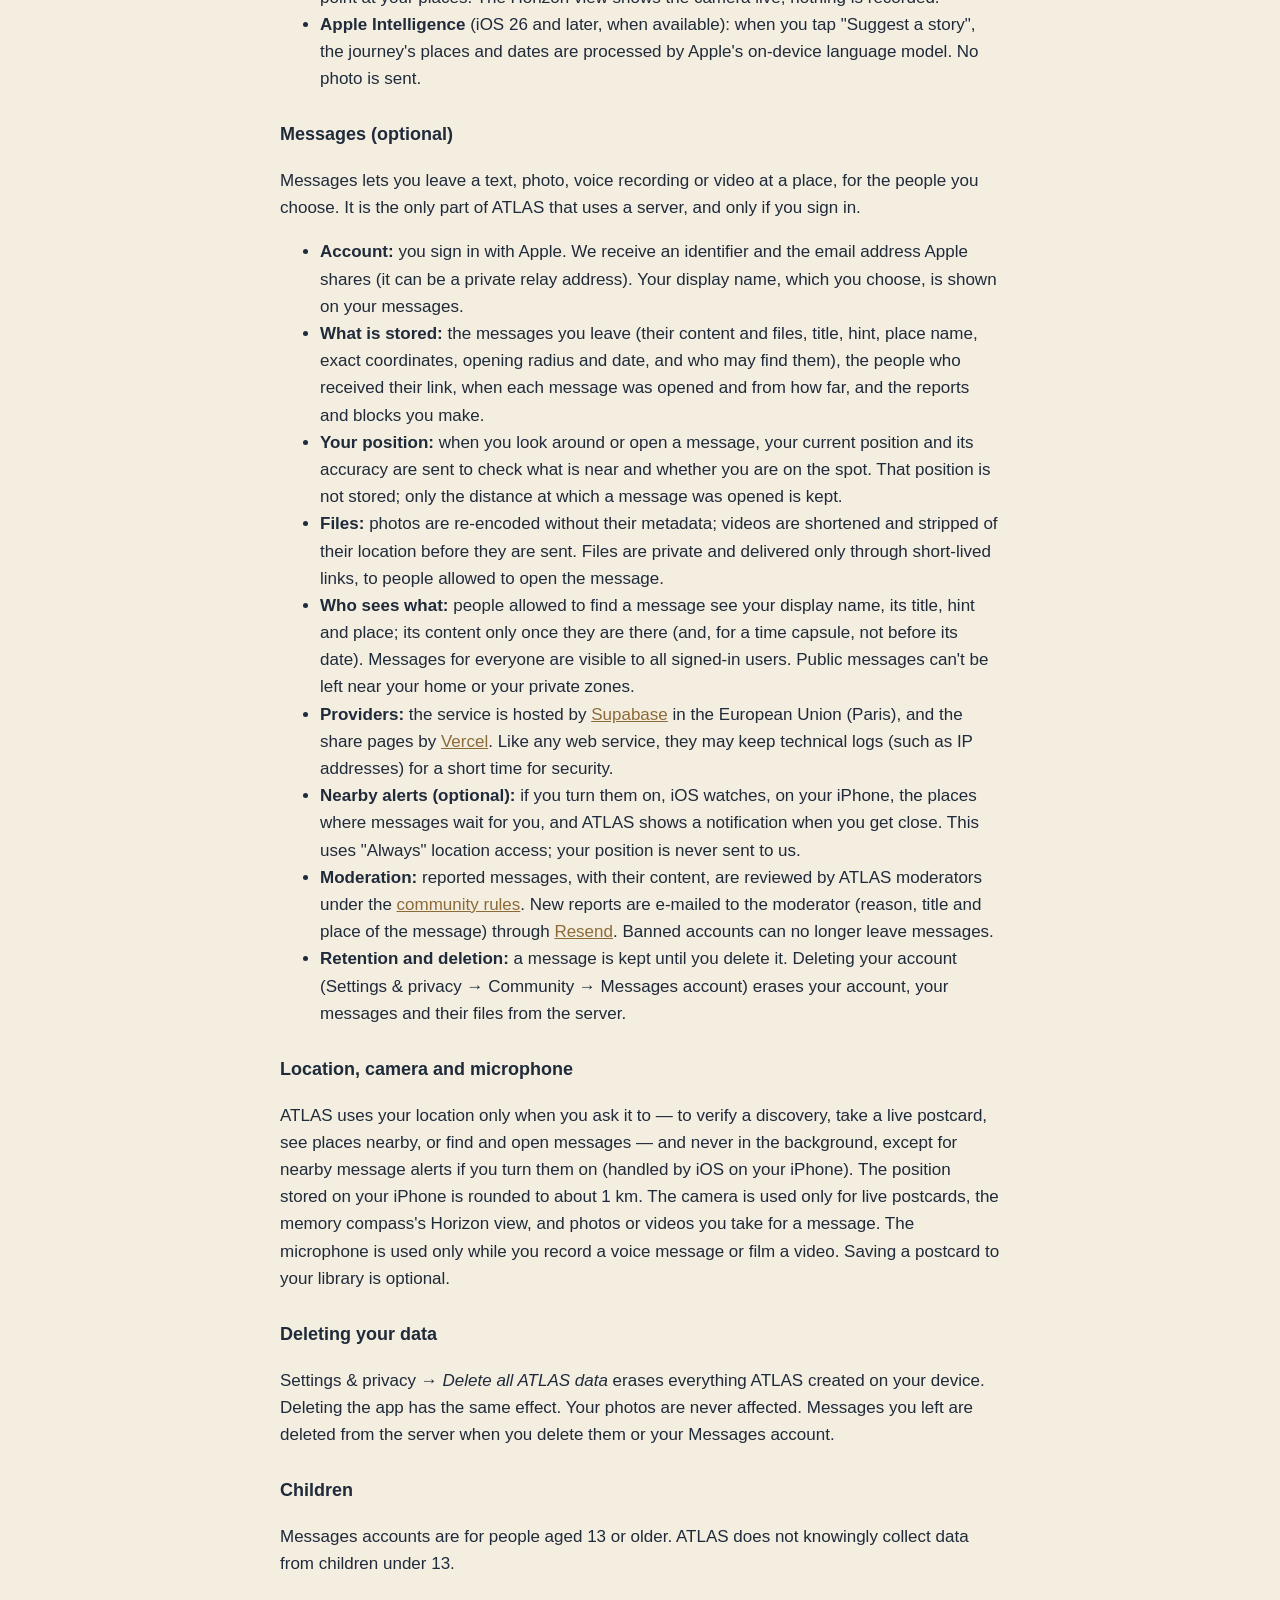
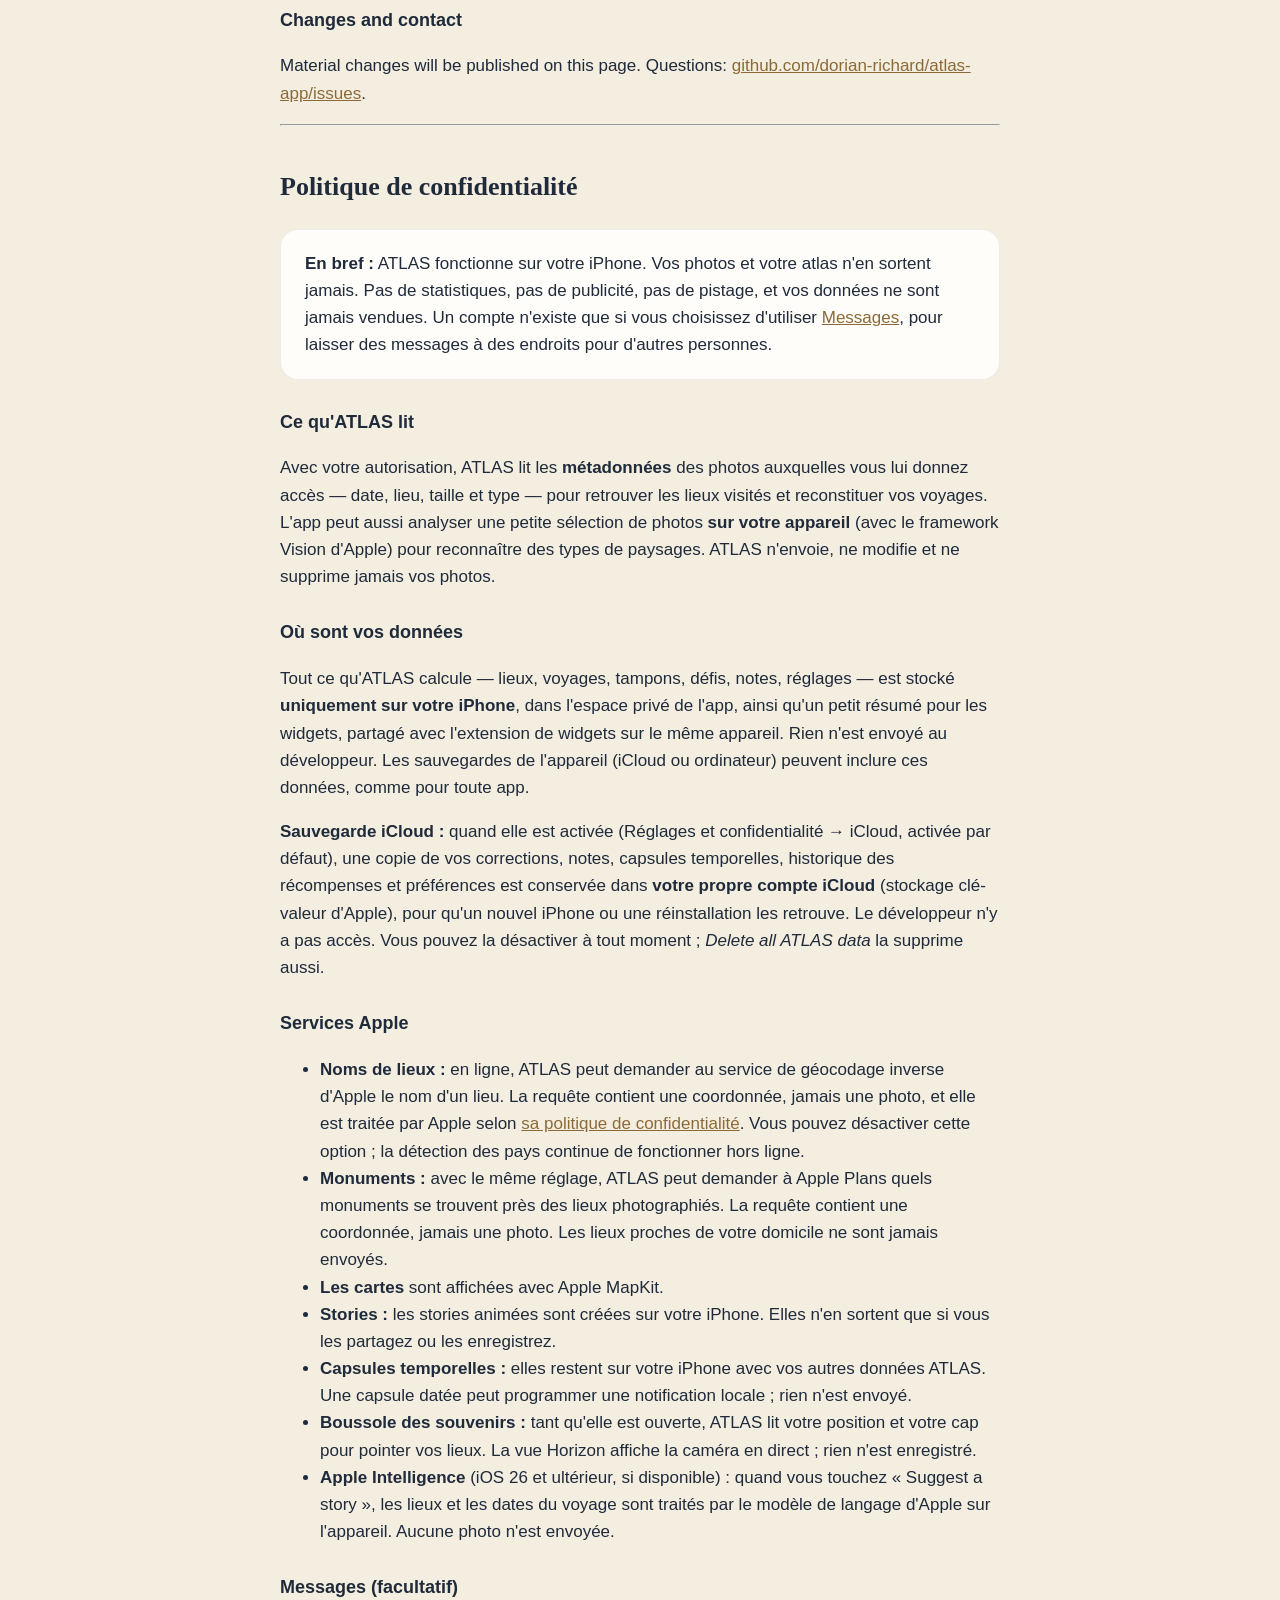
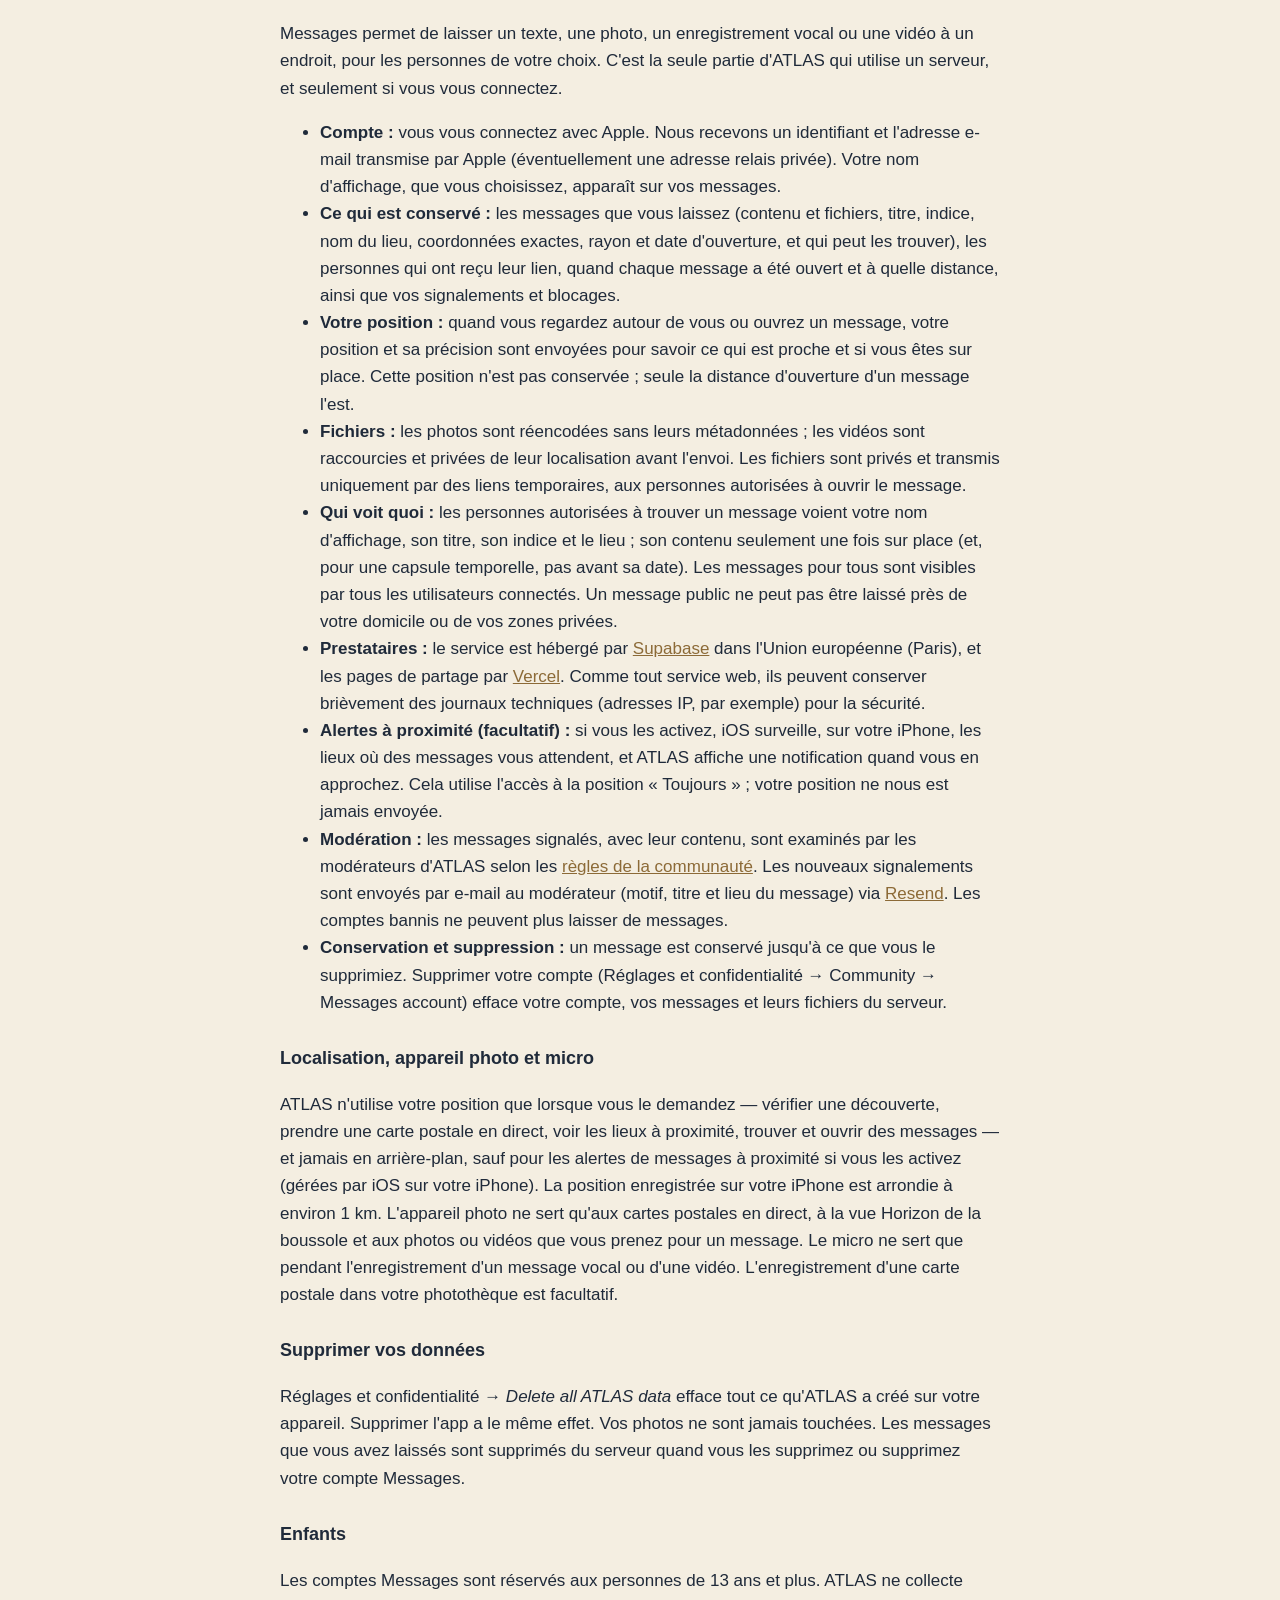
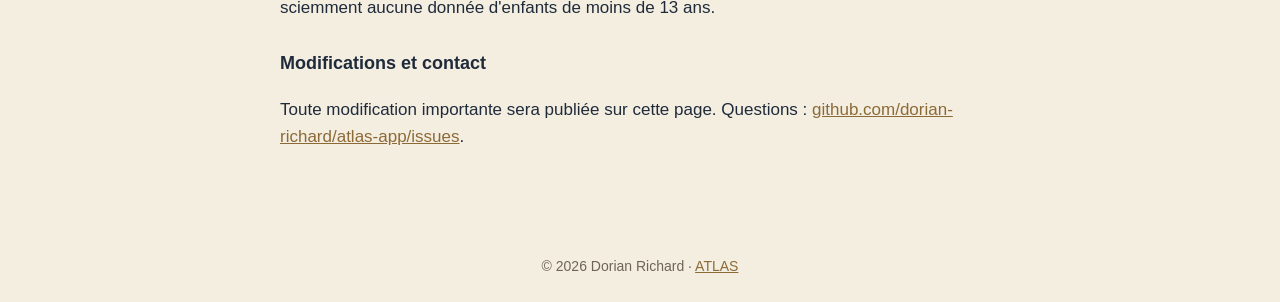
==== commit db501666: "Privacy policy: nearby alerts, iCloud backup, moderation (ATLAS 1.2) Co-Authored-By: Claude Opus 5.5" ====
--- a/privacy.html
+++ b/privacy.html
@@ -11,6 +11,7 @@
 <p>With your permission, ATLAS reads the <strong>metadata</strong> of the photos you allow it to see — capture date, location, size and type — to find the places you have visited and rebuild your journeys. It may also look at a small selection of photos <strong>on your device</strong> (with Apple's Vision framework) to recognize kinds of scenes, such as mountains or coastlines. ATLAS never uploads, modifies or deletes your photos.</p>
 <h3>Where your data is stored</h3>
 <p>Everything ATLAS computes — places, journeys, stamps, achievements, notes and settings — is stored <strong>only on your iPhone</strong>, in the app's private storage, plus a small snapshot for the ATLAS widgets in a container shared with the widget extension on the same device. Nothing is sent to the developer. Device backups (iCloud or your computer) may include this data, as with any app.</p>
+<p><strong>iCloud backup:</strong> when it is on (Settings &amp; privacy → iCloud, on by default), a copy of your corrections, notes, time capsules, achievement history and preferences is kept in <strong>your own iCloud account</strong> (Apple's key-value storage), so a new iPhone or a reinstall gets them back. The developer can't access it. You can turn it off at any time; <em>Delete all ATLAS data</em> also deletes it.</p>
 <h3>Apple services</h3>
 <ul>
 <li><strong>Place names:</strong> when online, ATLAS may ask Apple's reverse-geocoding service for the name of a place. The request contains a coordinate, never a photo, and is handled by Apple under <a href="https://www.apple.com/legal/privacy/">Apple's privacy policy</a>. You can turn this off in ATLAS's settings; country detection keeps working offline.</li>
@@ -30,11 +31,12 @@
 <li><strong>Files:</strong> photos are re-encoded without their metadata; videos are shortened and stripped of their location before they are sent. Files are private and delivered only through short-lived links, to people allowed to open the message.</li>
 <li><strong>Who sees what:</strong> people allowed to find a message see your display name, its title, hint and place; its content only once they are there (and, for a time capsule, not before its date). Messages for everyone are visible to all signed-in users. Public messages can't be left near your home or your private zones.</li>
 <li><strong>Providers:</strong> the service is hosted by <a href="https://supabase.com/privacy">Supabase</a> in the European Union (Paris), and the share pages by <a href="https://vercel.com/legal/privacy-policy">Vercel</a>. Like any web service, they may keep technical logs (such as IP addresses) for a short time for security.</li>
-<li><strong>Moderation:</strong> reported messages are reviewed under the <a href="https://atlas-drops.vercel.app/terms">community rules</a>.</li>
+<li><strong>Nearby alerts (optional):</strong> if you turn them on, iOS watches, on your iPhone, the places where messages wait for you, and ATLAS shows a notification when you get close. This uses "Always" location access; your position is never sent to us.</li>
+<li><strong>Moderation:</strong> reported messages, with their content, are reviewed by ATLAS moderators under the <a href="https://atlas-drops.vercel.app/terms">community rules</a>. New reports are e-mailed to the moderator (reason, title and place of the message) through <a href="https://resend.com/legal/privacy-policy">Resend</a>. Banned accounts can no longer leave messages.</li>
 <li><strong>Retention and deletion:</strong> a message is kept until you delete it. Deleting your account (Settings &amp; privacy → Community → Messages account) erases your account, your messages and their files from the server.</li>
 </ul>
 <h3>Location, camera and microphone</h3>
-<p>ATLAS uses your location only when you ask it to — to verify a discovery, take a live postcard, see places nearby, or find and open messages — and never in the background. The position stored on your iPhone is rounded to about 1 km. The camera is used only for live postcards, the memory compass's Horizon view, and photos or videos you take for a message. The microphone is used only while you record a voice message or film a video. Saving a postcard to your library is optional.</p>
+<p>ATLAS uses your location only when you ask it to — to verify a discovery, take a live postcard, see places nearby, or find and open messages — and never in the background, except for nearby message alerts if you turn them on (handled by iOS on your iPhone). The position stored on your iPhone is rounded to about 1 km. The camera is used only for live postcards, the memory compass's Horizon view, and photos or videos you take for a message. The microphone is used only while you record a voice message or film a video. Saving a postcard to your library is optional.</p>
 <h3>Deleting your data</h3>
 <p>Settings &amp; privacy → <em>Delete all ATLAS data</em> erases everything ATLAS created on your device. Deleting the app has the same effect. Your photos are never affected. Messages you left are deleted from the server when you delete them or your Messages account.</p>
 <h3>Children</h3>
@@ -50,6 +52,7 @@
 <p>Avec votre autorisation, ATLAS lit les <strong>métadonnées</strong> des photos auxquelles vous lui donnez accès — date, lieu, taille et type — pour retrouver les lieux visités et reconstituer vos voyages. L'app peut aussi analyser une petite sélection de photos <strong>sur votre appareil</strong> (avec le framework Vision d'Apple) pour reconnaître des types de paysages. ATLAS n'envoie, ne modifie et ne supprime jamais vos photos.</p>
 <h3>Où sont vos données</h3>
 <p>Tout ce qu'ATLAS calcule — lieux, voyages, tampons, défis, notes, réglages — est stocké <strong>uniquement sur votre iPhone</strong>, dans l'espace privé de l'app, ainsi qu'un petit résumé pour les widgets, partagé avec l'extension de widgets sur le même appareil. Rien n'est envoyé au développeur. Les sauvegardes de l'appareil (iCloud ou ordinateur) peuvent inclure ces données, comme pour toute app.</p>
+<p><strong>Sauvegarde iCloud :</strong> quand elle est activée (Réglages et confidentialité → iCloud, activée par défaut), une copie de vos corrections, notes, capsules temporelles, historique des récompenses et préférences est conservée dans <strong>votre propre compte iCloud</strong> (stockage clé-valeur d'Apple), pour qu'un nouvel iPhone ou une réinstallation les retrouve. Le développeur n'y a pas accès. Vous pouvez la désactiver à tout moment ; <em>Delete all ATLAS data</em> la supprime aussi.</p>
 <h3>Services Apple</h3>
 <ul>
 <li><strong>Noms de lieux :</strong> en ligne, ATLAS peut demander au service de géocodage inverse d'Apple le nom d'un lieu. La requête contient une coordonnée, jamais une photo, et elle est traitée par Apple selon <a href="https://www.apple.com/fr/legal/privacy/">sa politique de confidentialité</a>. Vous pouvez désactiver cette option ; la détection des pays continue de fonctionner hors ligne.</li>
@@ -69,11 +72,12 @@
 <li><strong>Fichiers :</strong> les photos sont réencodées sans leurs métadonnées ; les vidéos sont raccourcies et privées de leur localisation avant l'envoi. Les fichiers sont privés et transmis uniquement par des liens temporaires, aux personnes autorisées à ouvrir le message.</li>
 <li><strong>Qui voit quoi :</strong> les personnes autorisées à trouver un message voient votre nom d'affichage, son titre, son indice et le lieu ; son contenu seulement une fois sur place (et, pour une capsule temporelle, pas avant sa date). Les messages pour tous sont visibles par tous les utilisateurs connectés. Un message public ne peut pas être laissé près de votre domicile ou de vos zones privées.</li>
 <li><strong>Prestataires :</strong> le service est hébergé par <a href="https://supabase.com/privacy">Supabase</a> dans l'Union européenne (Paris), et les pages de partage par <a href="https://vercel.com/legal/privacy-policy">Vercel</a>. Comme tout service web, ils peuvent conserver brièvement des journaux techniques (adresses IP, par exemple) pour la sécurité.</li>
-<li><strong>Modération :</strong> les messages signalés sont examinés selon les <a href="https://atlas-drops.vercel.app/terms#fr">règles de la communauté</a>.</li>
+<li><strong>Alertes à proximité (facultatif) :</strong> si vous les activez, iOS surveille, sur votre iPhone, les lieux où des messages vous attendent, et ATLAS affiche une notification quand vous en approchez. Cela utilise l'accès à la position « Toujours » ; votre position ne nous est jamais envoyée.</li>
+<li><strong>Modération :</strong> les messages signalés, avec leur contenu, sont examinés par les modérateurs d'ATLAS selon les <a href="https://atlas-drops.vercel.app/terms#fr">règles de la communauté</a>. Les nouveaux signalements sont envoyés par e-mail au modérateur (motif, titre et lieu du message) via <a href="https://resend.com/legal/privacy-policy">Resend</a>. Les comptes bannis ne peuvent plus laisser de messages.</li>
 <li><strong>Conservation et suppression :</strong> un message est conservé jusqu'à ce que vous le supprimiez. Supprimer votre compte (Réglages et confidentialité → Community → Messages account) efface votre compte, vos messages et leurs fichiers du serveur.</li>
 </ul>
 <h3>Localisation, appareil photo et micro</h3>
-<p>ATLAS n'utilise votre position que lorsque vous le demandez — vérifier une découverte, prendre une carte postale en direct, voir les lieux à proximité, trouver et ouvrir des messages — et jamais en arrière-plan. La position enregistrée sur votre iPhone est arrondie à environ 1 km. L'appareil photo ne sert qu'aux cartes postales en direct, à la vue Horizon de la boussole et aux photos ou vidéos que vous prenez pour un message. Le micro ne sert que pendant l'enregistrement d'un message vocal ou d'une vidéo. L'enregistrement d'une carte postale dans votre photothèque est facultatif.</p>
+<p>ATLAS n'utilise votre position que lorsque vous le demandez — vérifier une découverte, prendre une carte postale en direct, voir les lieux à proximité, trouver et ouvrir des messages — et jamais en arrière-plan, sauf pour les alertes de messages à proximité si vous les activez (gérées par iOS sur votre iPhone). La position enregistrée sur votre iPhone est arrondie à environ 1 km. L'appareil photo ne sert qu'aux cartes postales en direct, à la vue Horizon de la boussole et aux photos ou vidéos que vous prenez pour un message. Le micro ne sert que pendant l'enregistrement d'un message vocal ou d'une vidéo. L'enregistrement d'une carte postale dans votre photothèque est facultatif.</p>
 <h3>Supprimer vos données</h3>
 <p>Réglages et confidentialité → <em>Delete all ATLAS data</em> efface tout ce qu'ATLAS a créé sur votre appareil. Supprimer l'app a le même effet. Vos photos ne sont jamais touchées. Les messages que vous avez laissés sont supprimés du serveur quand vous les supprimez ou supprimez votre compte Messages.</p>
 <h3>Enfants</h3>
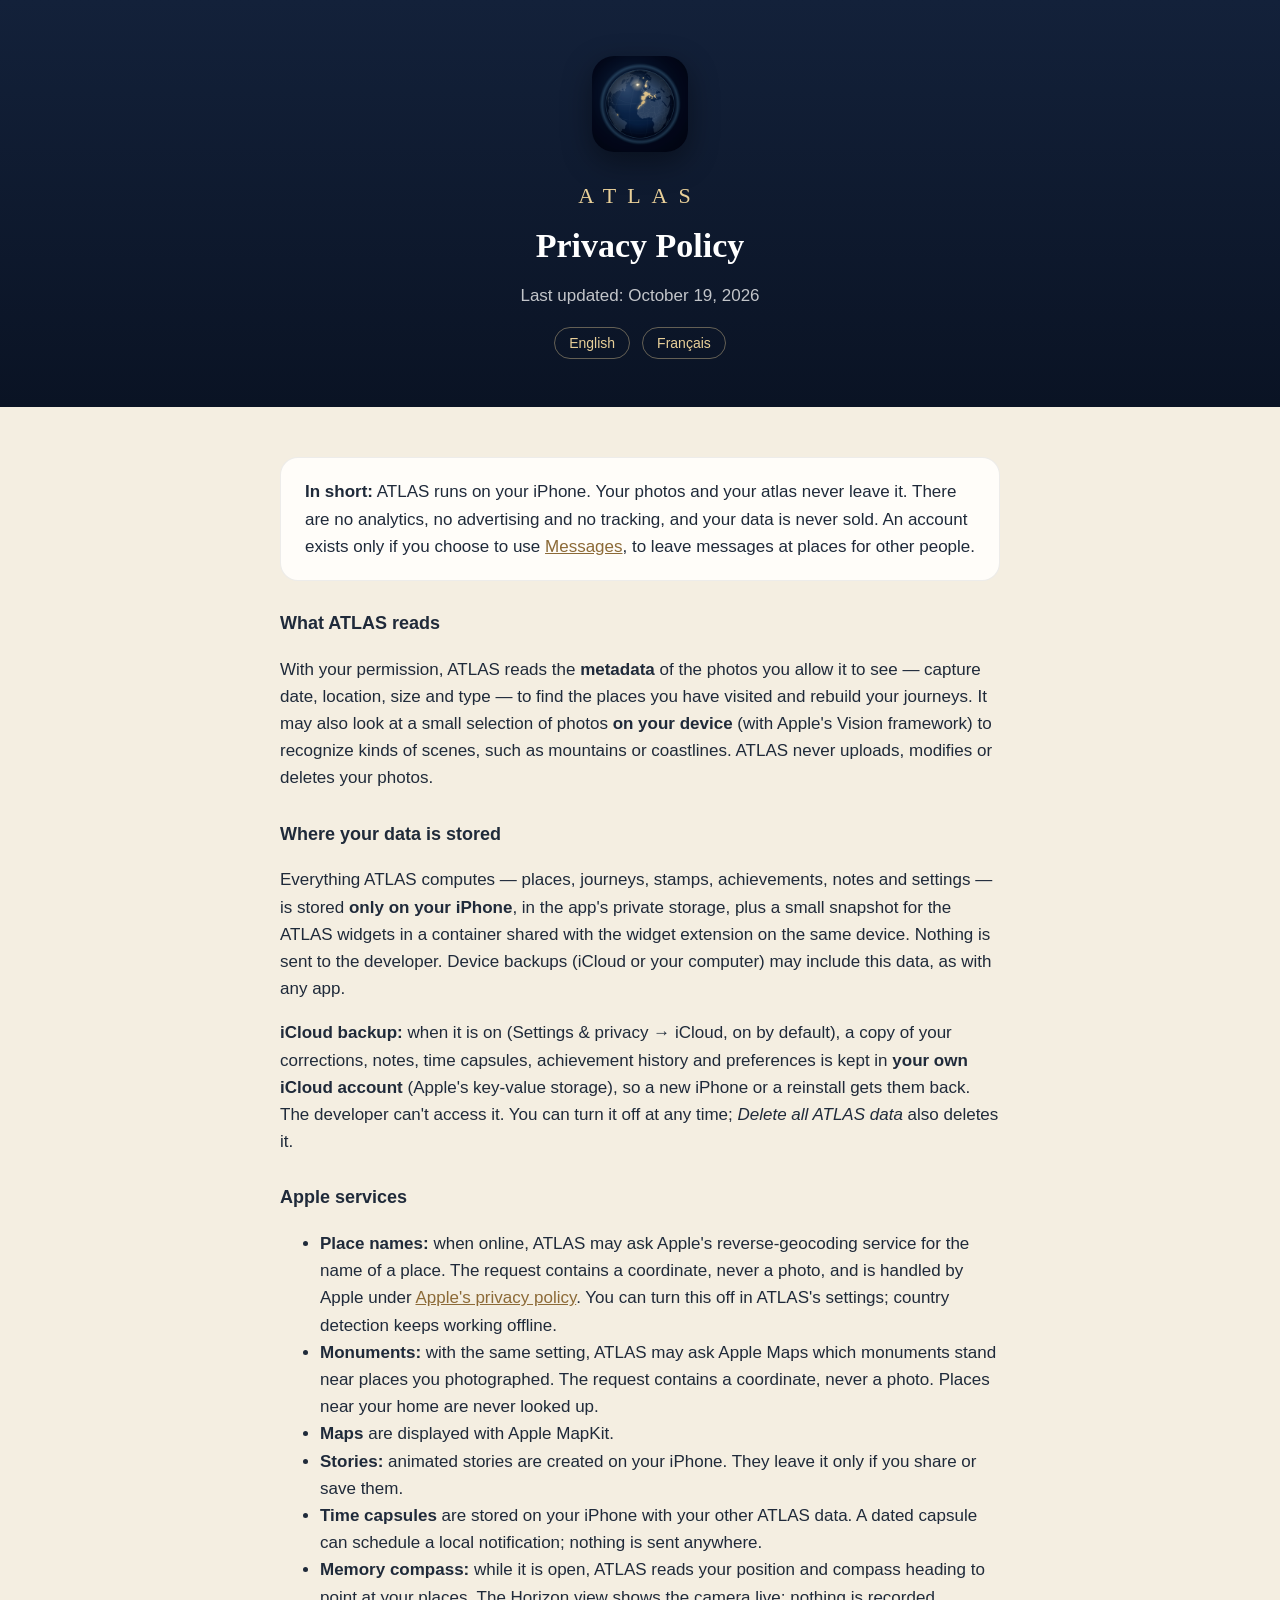
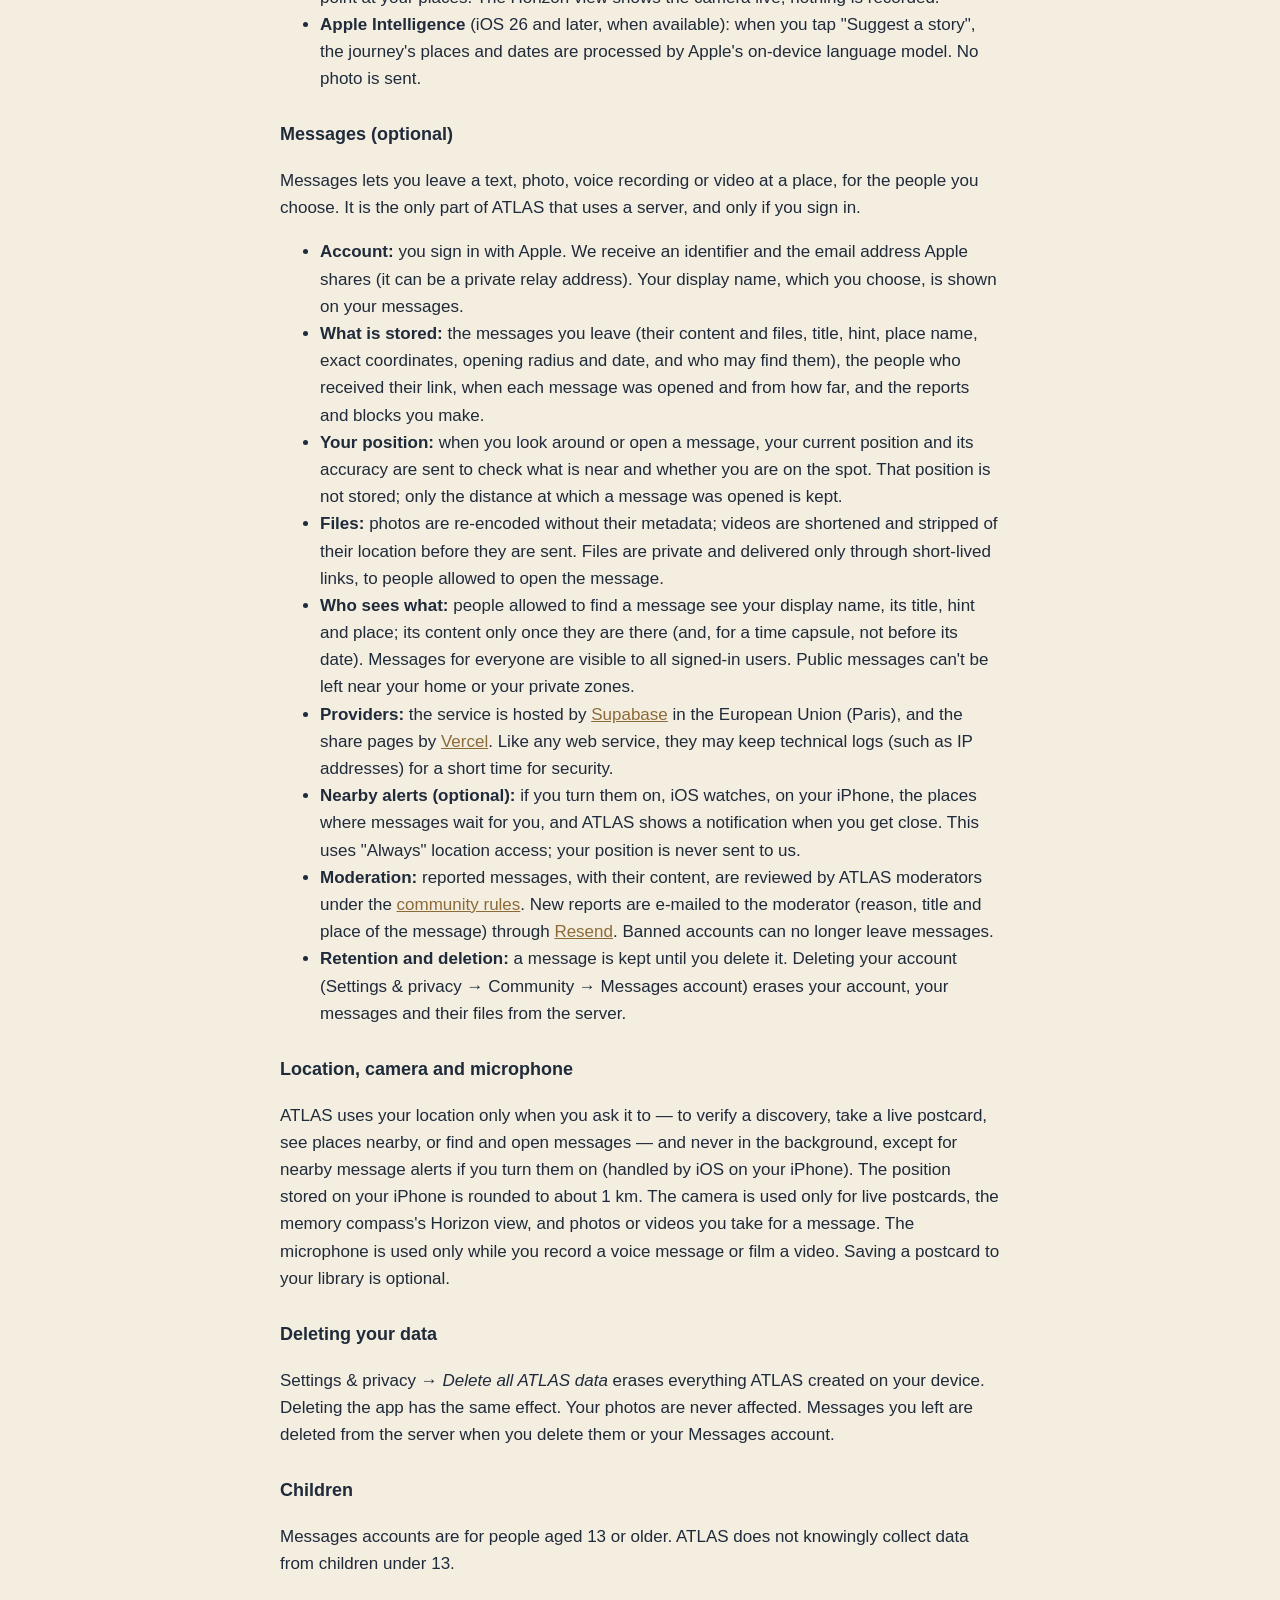
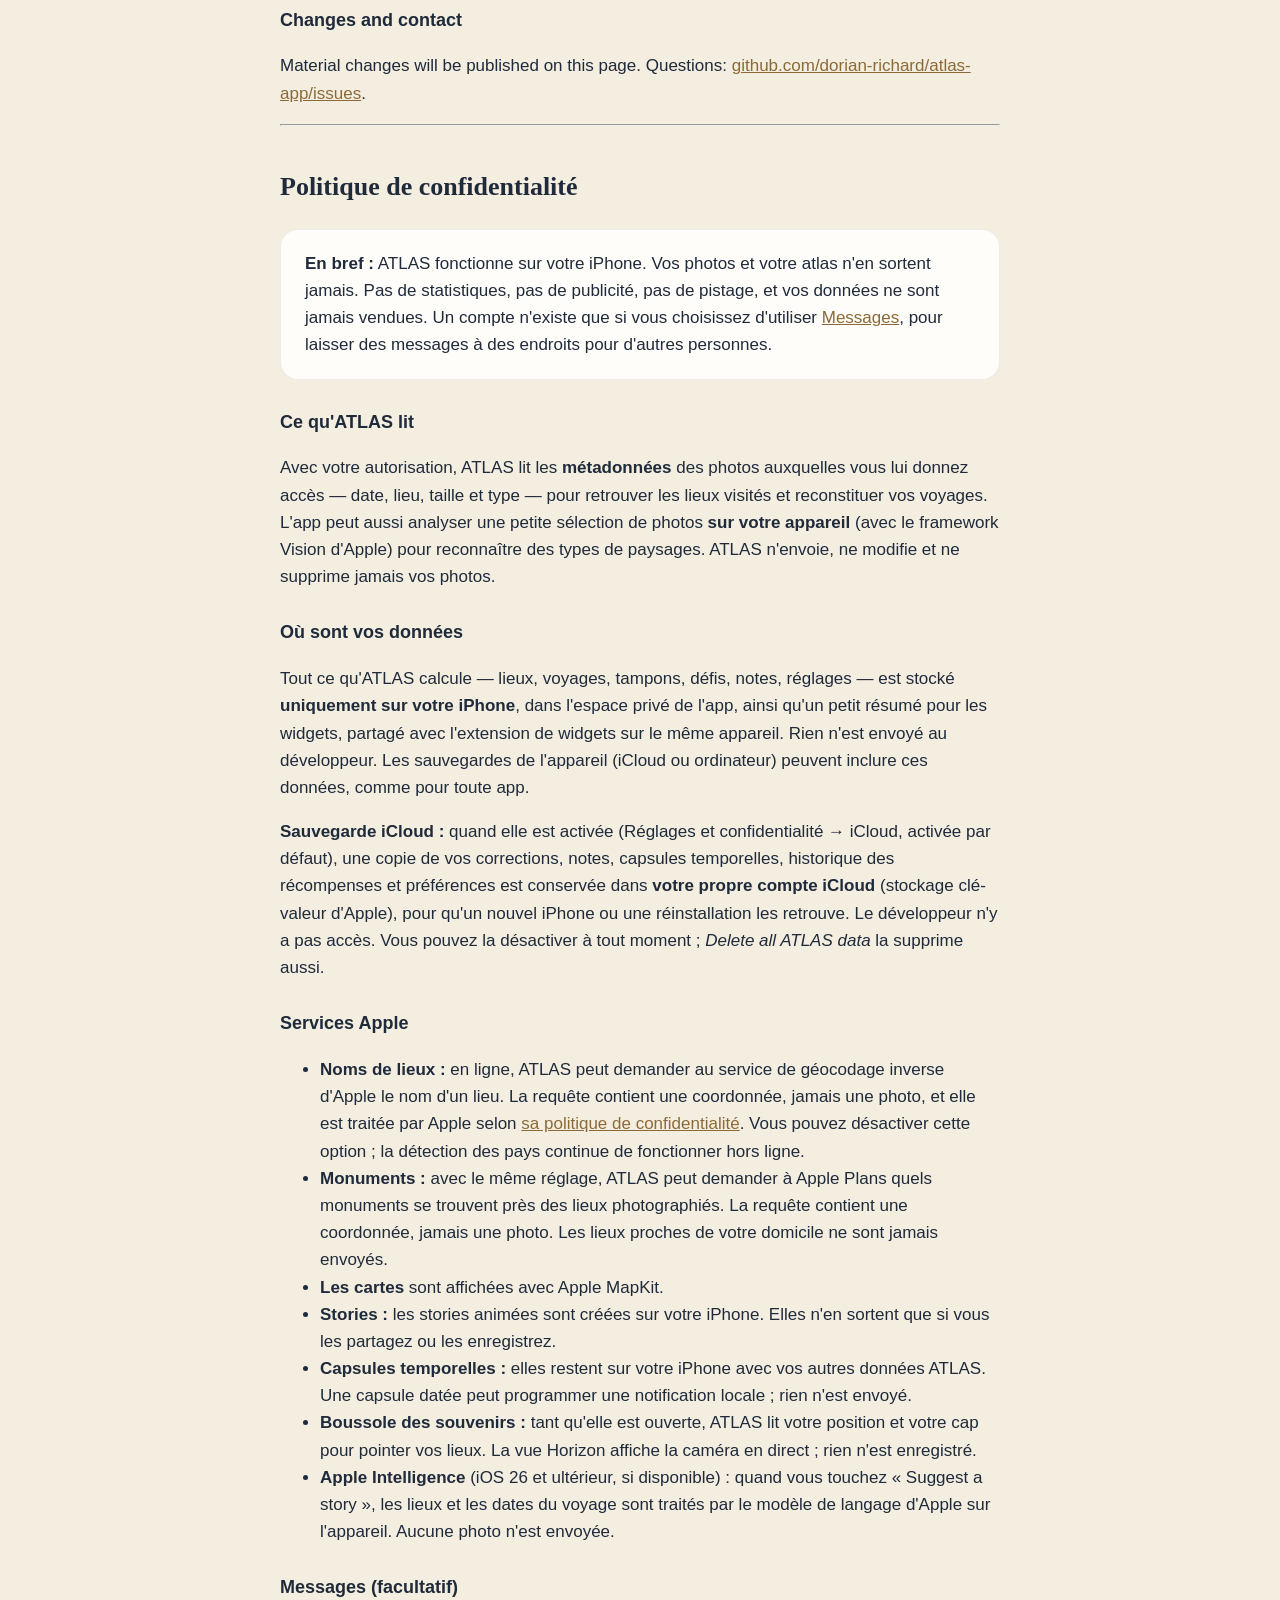
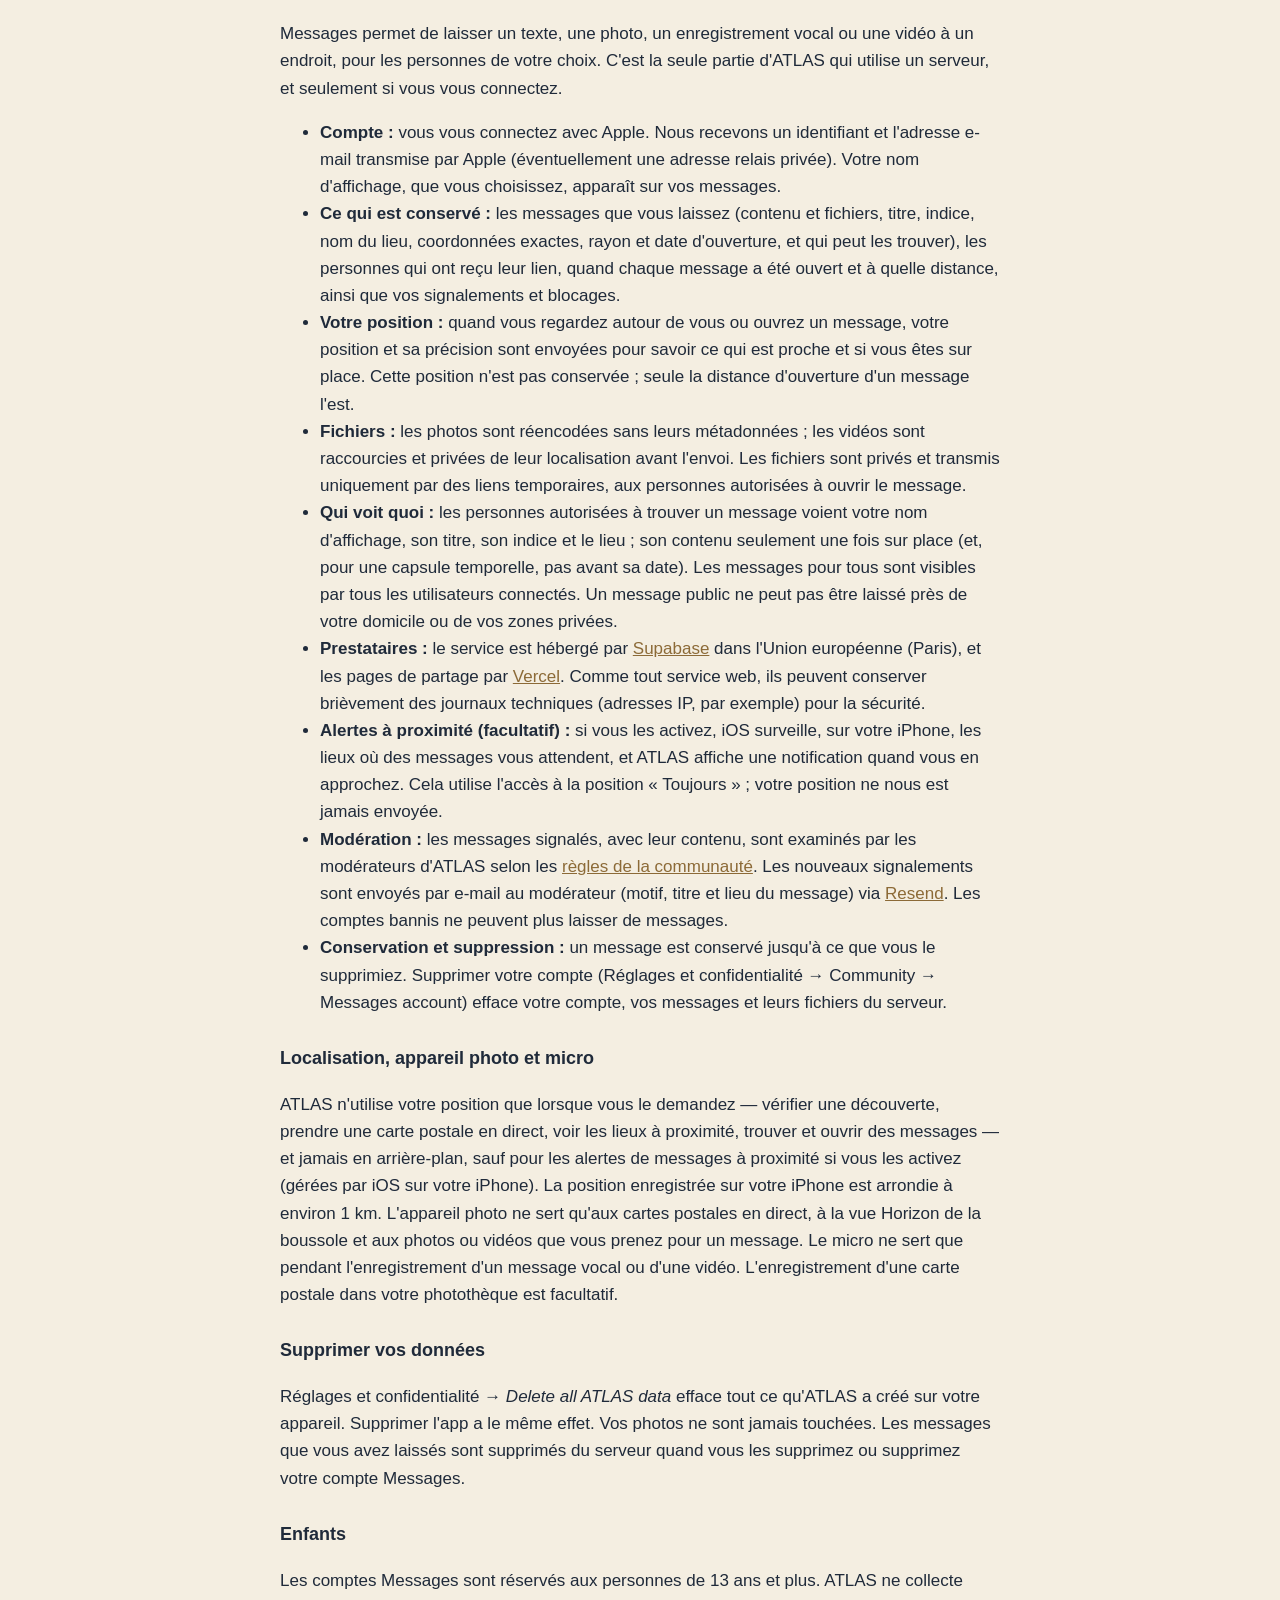
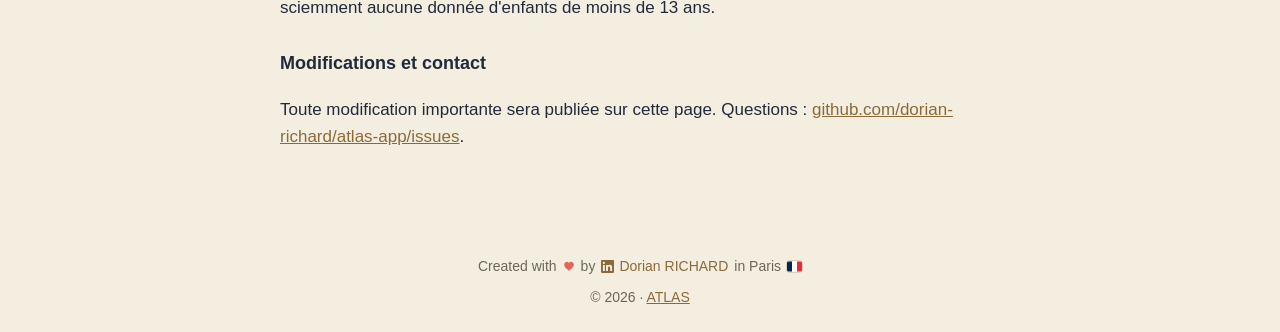
==== commit 529f7a4b: "Footer: created with love by Dorian RICHARD in Paris, with LinkedIn Co-Authored-By: Claude Opus 5.5 " ====
--- a/privacy.html
+++ b/privacy.html
@@ -86,5 +86,5 @@
 <p>Toute modification importante sera publiée sur cette page. Questions : <a href="https://github.com/dorian-richard/atlas-app/issues">github.com/dorian-richard/atlas-app/issues</a>.</p>
 </section>
 </main>
-<footer>© 2026 Dorian Richard · <a href="index.html">ATLAS</a></footer>
+<footer><p class="signature">Created with <svg class="heart" width="12" height="12" viewBox="0 0 16 16" role="img" aria-label="love"><path d="M8 14.25S1.5 10.5 1.5 6.06A3.56 3.56 0 0 1 8 4.06a3.56 3.56 0 0 1 6.5 2c0 4.44-6.5 8.19-6.5 8.19Z"/></svg> by <a href="https://www.linkedin.com/in/dorianri/" rel="noopener me" aria-label="Dorian RICHARD on LinkedIn"><svg class="linkedin" width="13" height="13" viewBox="0 0 24 24" aria-hidden="true"><path d="M20.45 20.45h-3.55v-5.57c0-1.33-.03-3.04-1.85-3.04-1.85 0-2.14 1.45-2.14 2.94v5.67H9.35V9h3.41v1.56h.05c.48-.9 1.64-1.85 3.37-1.85 3.6 0 4.27 2.37 4.27 5.46v6.28ZM5.34 7.43a2.06 2.06 0 1 1 0-4.13 2.06 2.06 0 0 1 0 4.13ZM7.12 20.45H3.56V9h3.56v11.45ZM22.22 0H1.77C.79 0 0 .77 0 1.73v20.54C0 23.23.79 24 1.77 24h20.45c.98 0 1.78-.77 1.78-1.73V1.73C24 .77 23.2 0 22.22 0Z"/></svg>Dorian RICHARD</a> in Paris <svg class="flag" width="15" height="11" viewBox="0 0 3 2" role="img" aria-label="France"><rect width="1" height="2" fill="#002654"/><rect x="1" width="1" height="2" fill="#fff"/><rect x="2" width="1" height="2" fill="#ed2939"/></svg></p>© 2026 · <a href="index.html">ATLAS</a></footer>
 </body></html>
--- a/style.css
+++ b/style.css
@@ -14,3 +14,8 @@
 .lang a { color: var(--gold); text-decoration: none; border: 1px solid rgba(232,207,152,.4); border-radius: 99px; padding: 4px 14px; font-size: 14px; }
 .card { background: #fffdf9; border: 1px solid rgba(31,42,58,.08); border-radius: 18px; padding: 20px 24px; margin: 18px 0; }
 footer { text-align: center; color: var(--muted); font-size: 14px; padding: 24px; }
+.signature { display: flex; flex-wrap: wrap; align-items: center; justify-content: center; gap: 0 6px; margin: 0 0 8px; }
+.signature a { display: inline-flex; align-items: center; gap: 5px; text-decoration: none; }
+.signature .heart { fill: #E0675A; }
+.signature .linkedin { fill: currentColor; }
+.signature .flag { border-radius: 2px; box-shadow: 0 0 0 0.5px rgba(0, 0, 0, 0.25); }
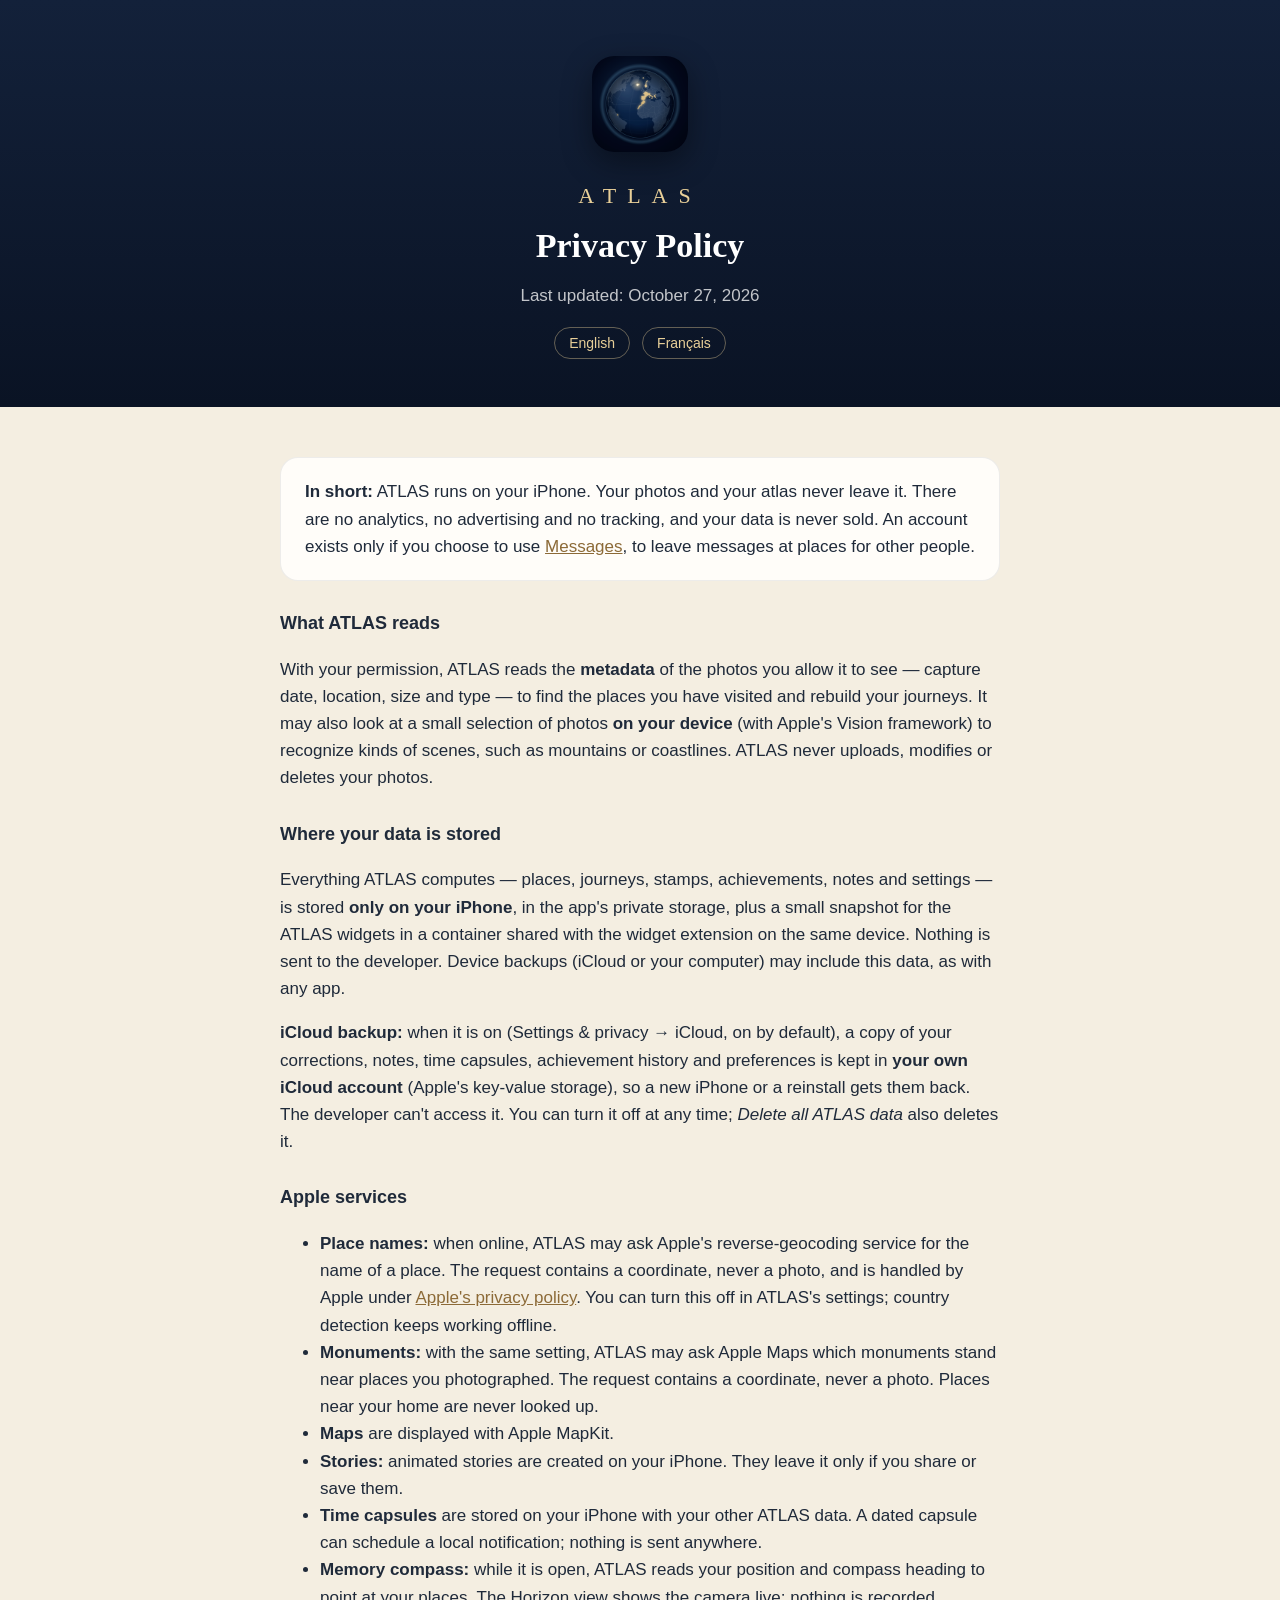
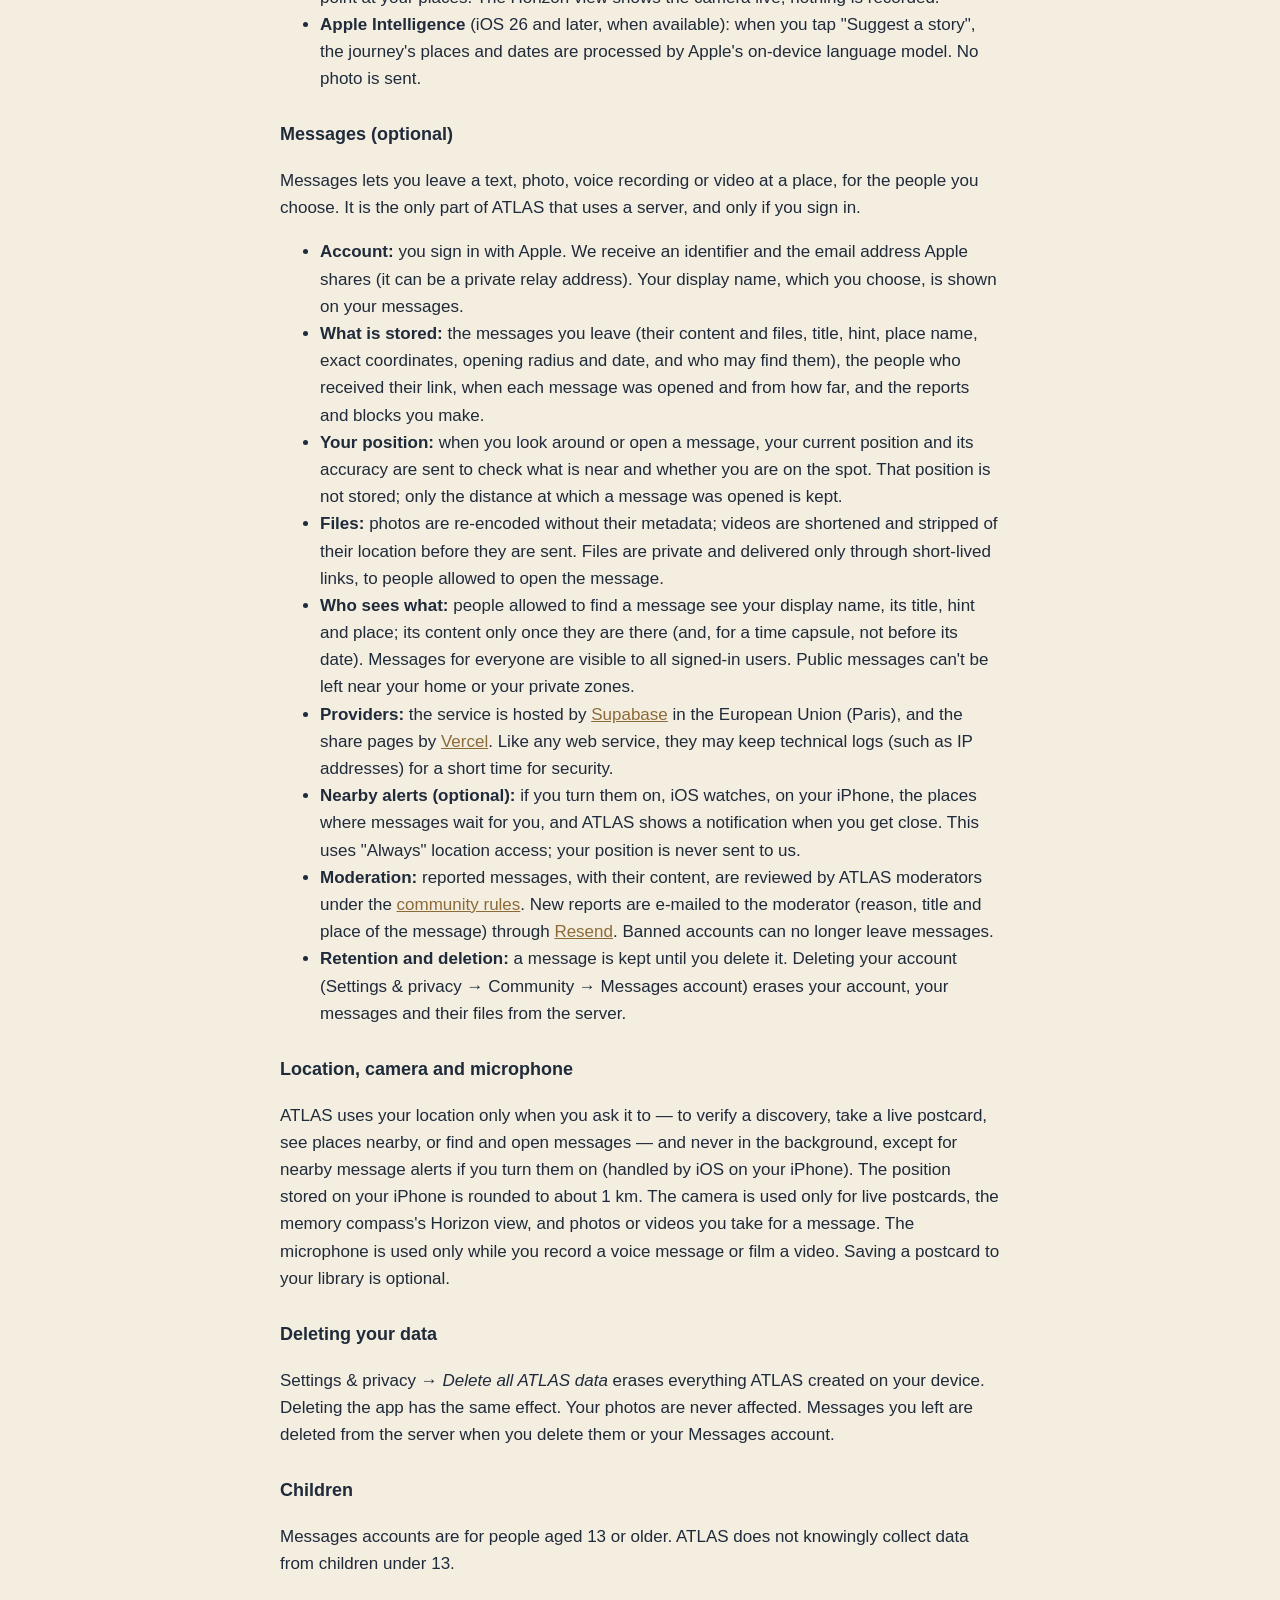
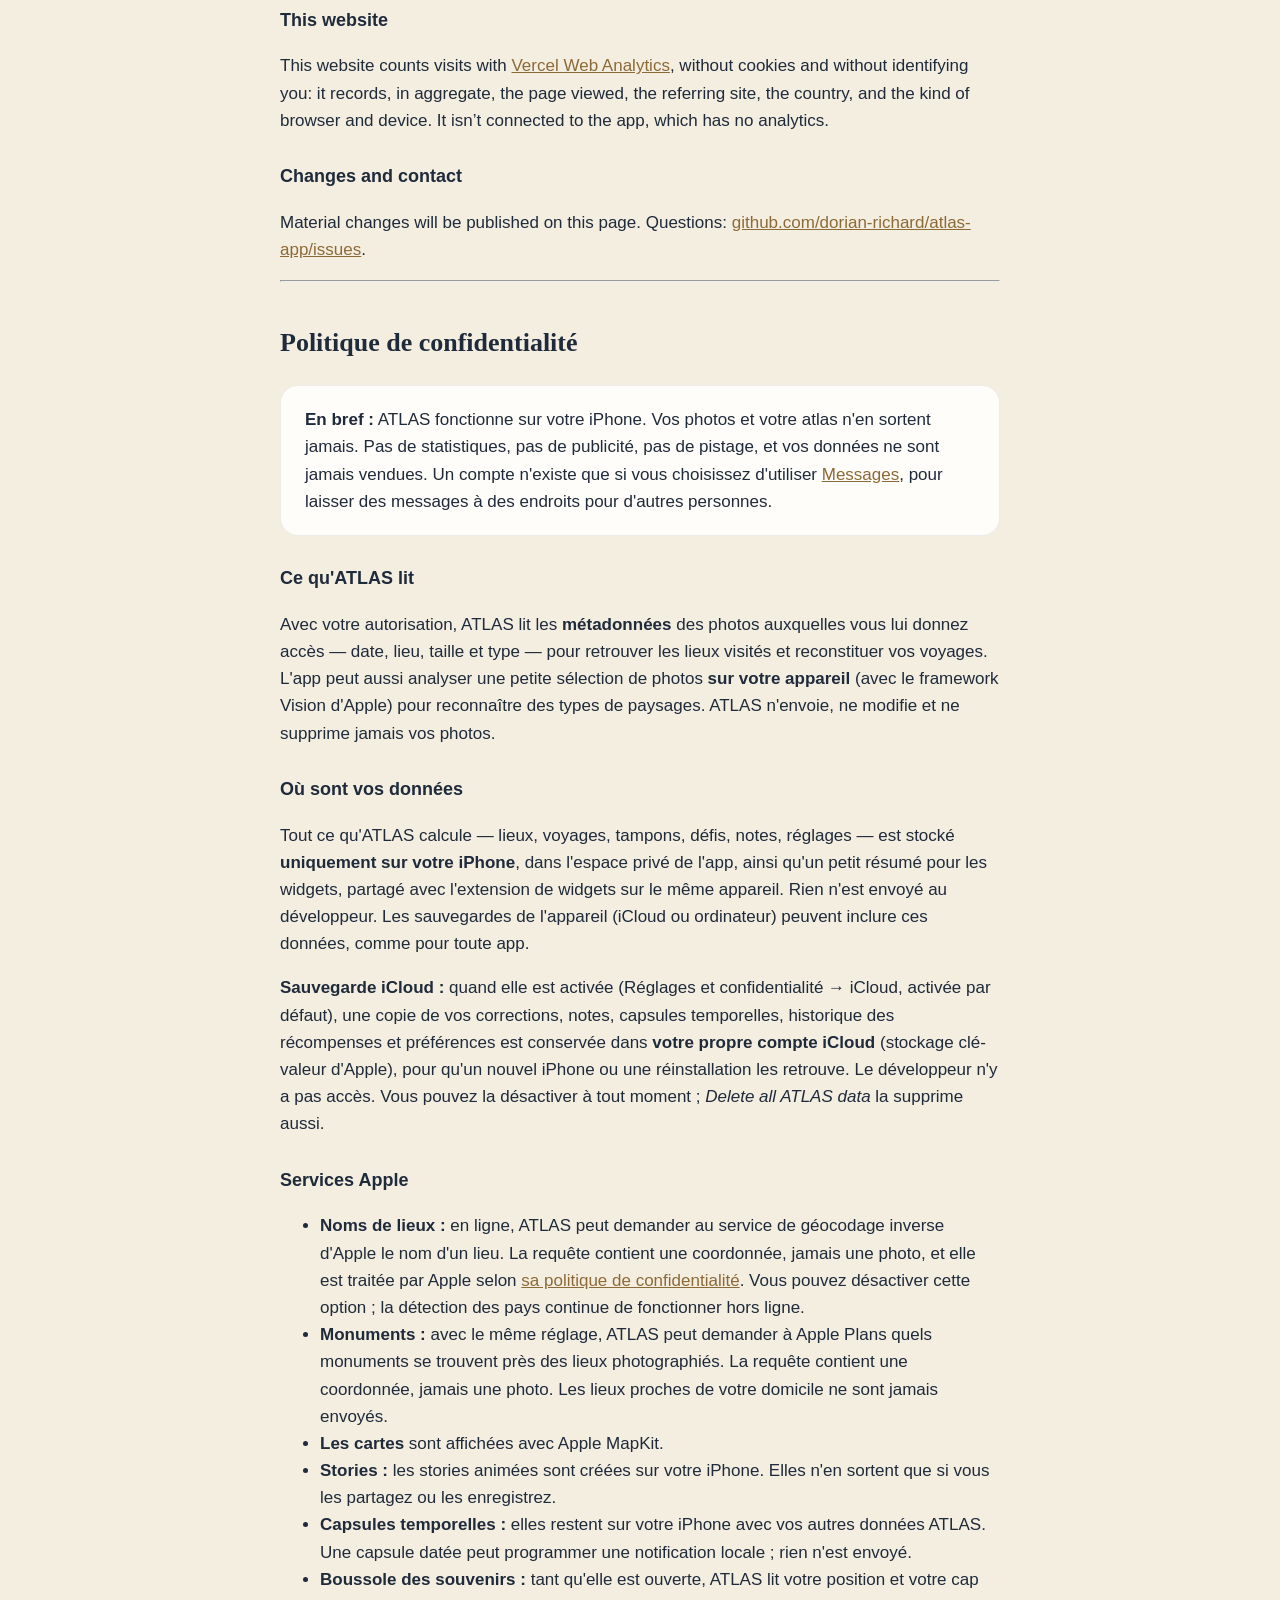
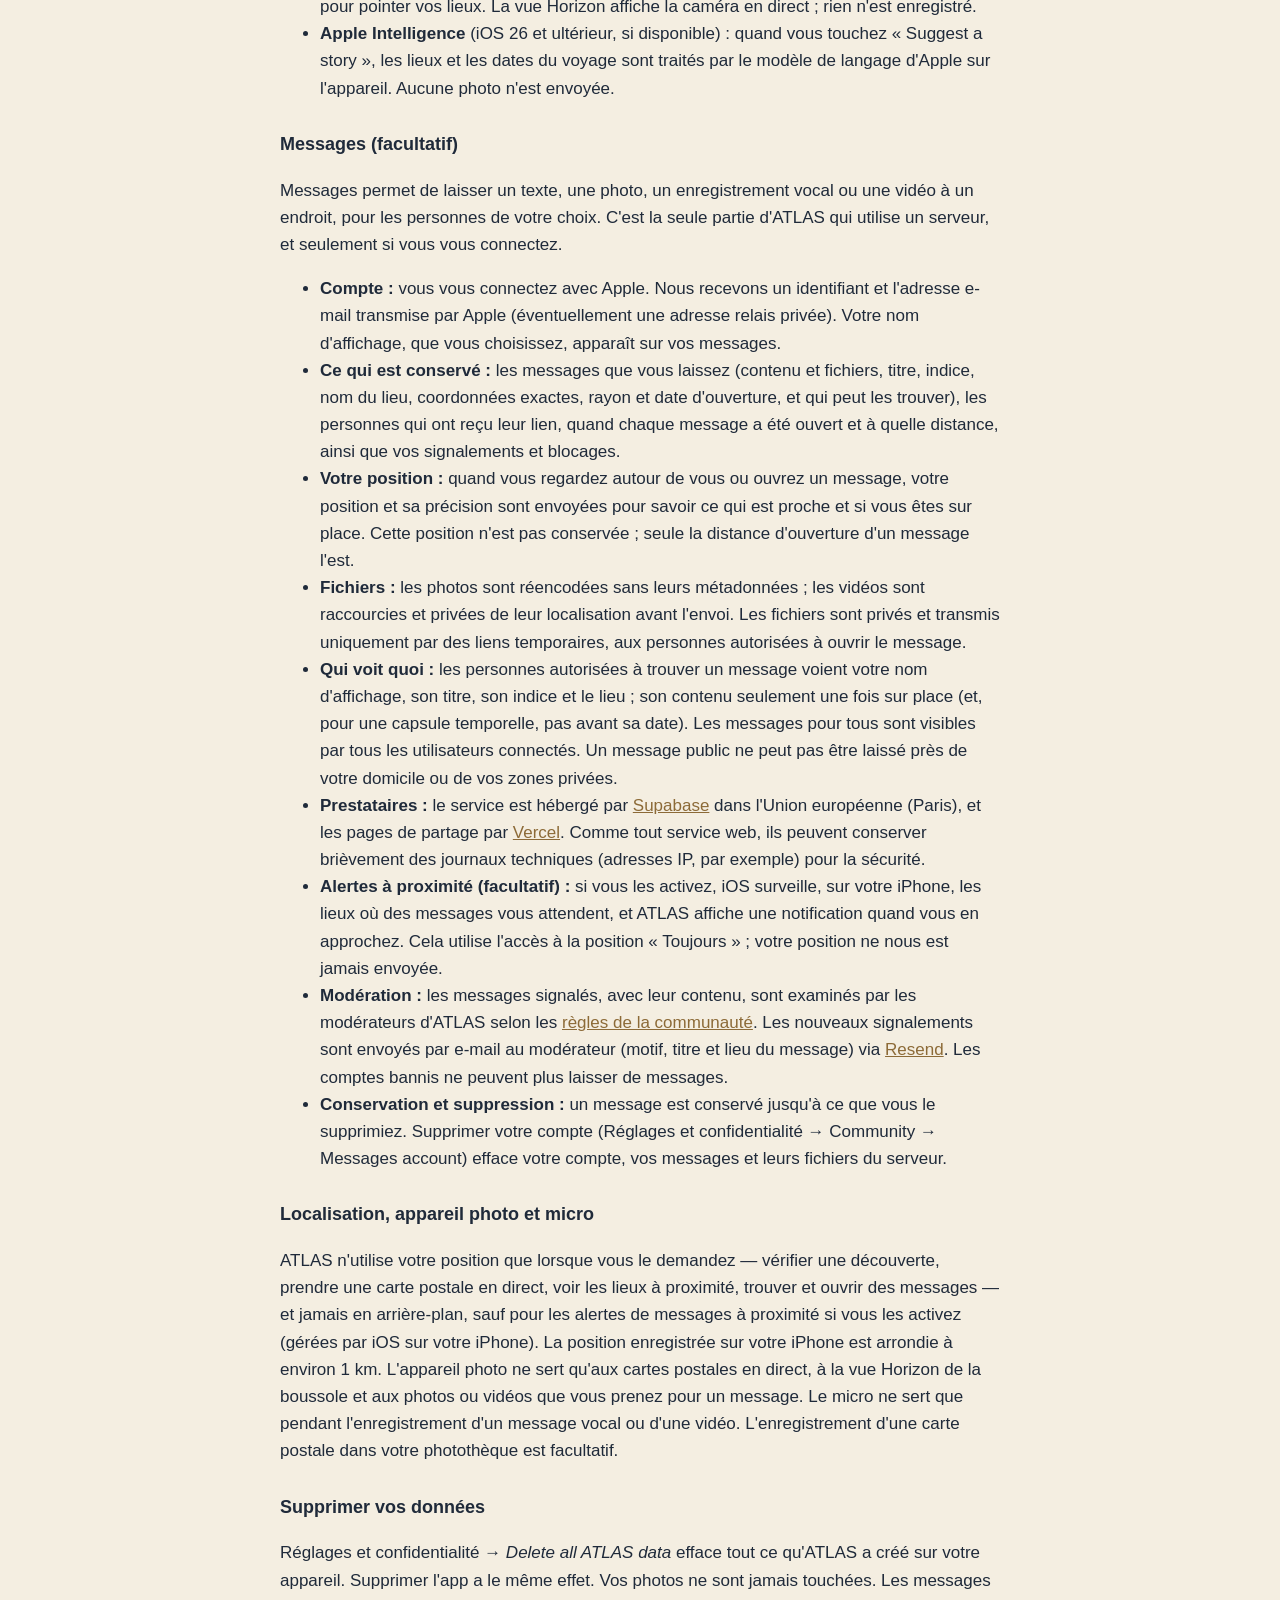
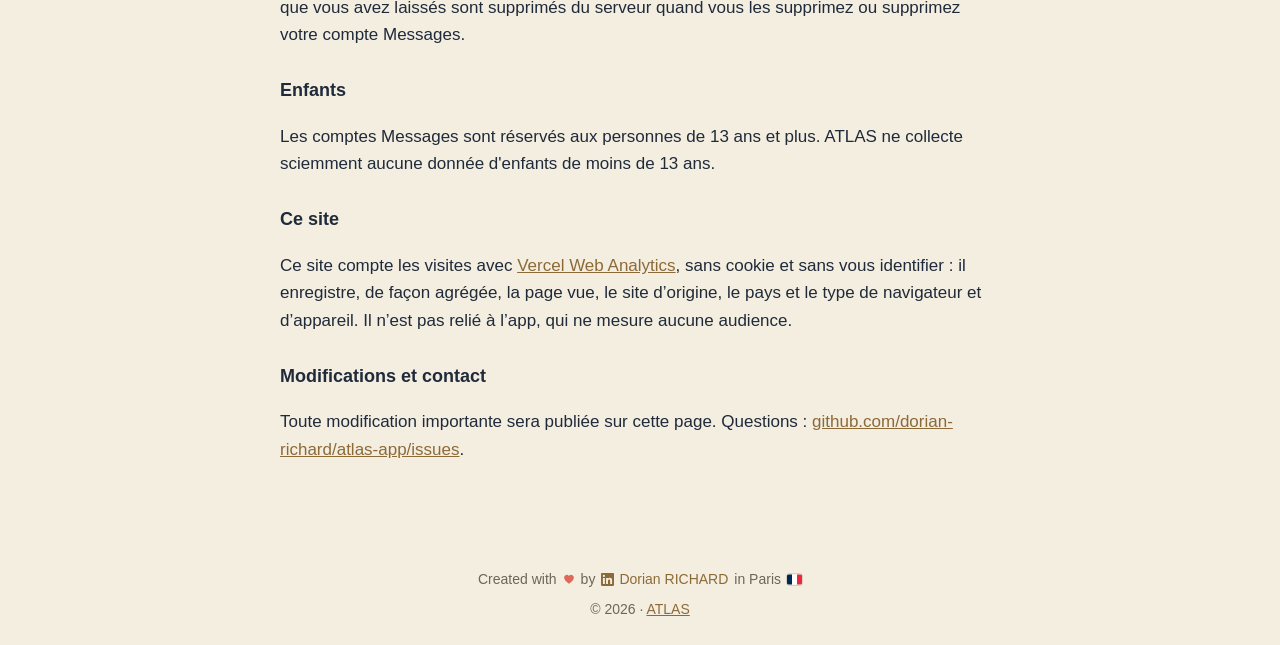
==== commit c00da738: "Vercel Web Analytics on the Vercel site; privacy policy: a word about the website Co-Authored-By: Cl" ====
--- a/privacy.html
+++ b/privacy.html
@@ -1,8 +1,14 @@
 <!doctype html>
 <html lang="en"><head><meta charset="utf-8"><meta name="viewport" content="width=device-width, initial-scale=1">
-<title>ATLAS — Privacy Policy</title><link rel="stylesheet" href="style.css"></head>
+<title>ATLAS — Privacy Policy</title><link rel="stylesheet" href="style.css"><script>
+  window.va = window.va || function () { (window.vaq = window.vaq || []).push(arguments); };
+  if (!location.hostname.endsWith("github.io")) {
+    const s = document.createElement("script"); s.defer = true; s.src = "/_vercel/insights/script.js"; document.head.appendChild(s);
+  }
+</script>
+</head>
 <body>
-<header><img src="icon.png" alt="ATLAS app icon"><div class="brand">ATLAS</div><h1>Privacy Policy</h1><p>Last updated: October 19, 2026</p>
+<header><img src="icon.png" alt="ATLAS app icon"><div class="brand">ATLAS</div><h1>Privacy Policy</h1><p>Last updated: October 27, 2026</p>
 <div class="lang"><a href="#en">English</a><a href="#fr">Français</a></div></header>
 <main>
 <section id="en">
@@ -41,6 +47,8 @@
 <p>Settings &amp; privacy → <em>Delete all ATLAS data</em> erases everything ATLAS created on your device. Deleting the app has the same effect. Your photos are never affected. Messages you left are deleted from the server when you delete them or your Messages account.</p>
 <h3>Children</h3>
 <p>Messages accounts are for people aged 13 or older. ATLAS does not knowingly collect data from children under 13.</p>
+<h3>This website</h3>
+<p>This website counts visits with <a href="https://vercel.com/docs/analytics/privacy-policy">Vercel Web Analytics</a>, without cookies and without identifying you: it records, in aggregate, the page viewed, the referring site, the country, and the kind of browser and device. It isn’t connected to the app, which has no analytics.</p>
 <h3>Changes and contact</h3>
 <p>Material changes will be published on this page. Questions: <a href="https://github.com/dorian-richard/atlas-app/issues">github.com/dorian-richard/atlas-app/issues</a>.</p>
 </section>
@@ -82,6 +90,8 @@
 <p>Réglages et confidentialité → <em>Delete all ATLAS data</em> efface tout ce qu'ATLAS a créé sur votre appareil. Supprimer l'app a le même effet. Vos photos ne sont jamais touchées. Les messages que vous avez laissés sont supprimés du serveur quand vous les supprimez ou supprimez votre compte Messages.</p>
 <h3>Enfants</h3>
 <p>Les comptes Messages sont réservés aux personnes de 13 ans et plus. ATLAS ne collecte sciemment aucune donnée d'enfants de moins de 13 ans.</p>
+<h3>Ce site</h3>
+<p>Ce site compte les visites avec <a href="https://vercel.com/docs/analytics/privacy-policy">Vercel Web Analytics</a>, sans cookie et sans vous identifier : il enregistre, de façon agrégée, la page vue, le site d’origine, le pays et le type de navigateur et d’appareil. Il n’est pas relié à l’app, qui ne mesure aucune audience.</p>
 <h3>Modifications et contact</h3>
 <p>Toute modification importante sera publiée sur cette page. Questions : <a href="https://github.com/dorian-richard/atlas-app/issues">github.com/dorian-richard/atlas-app/issues</a>.</p>
 </section>
